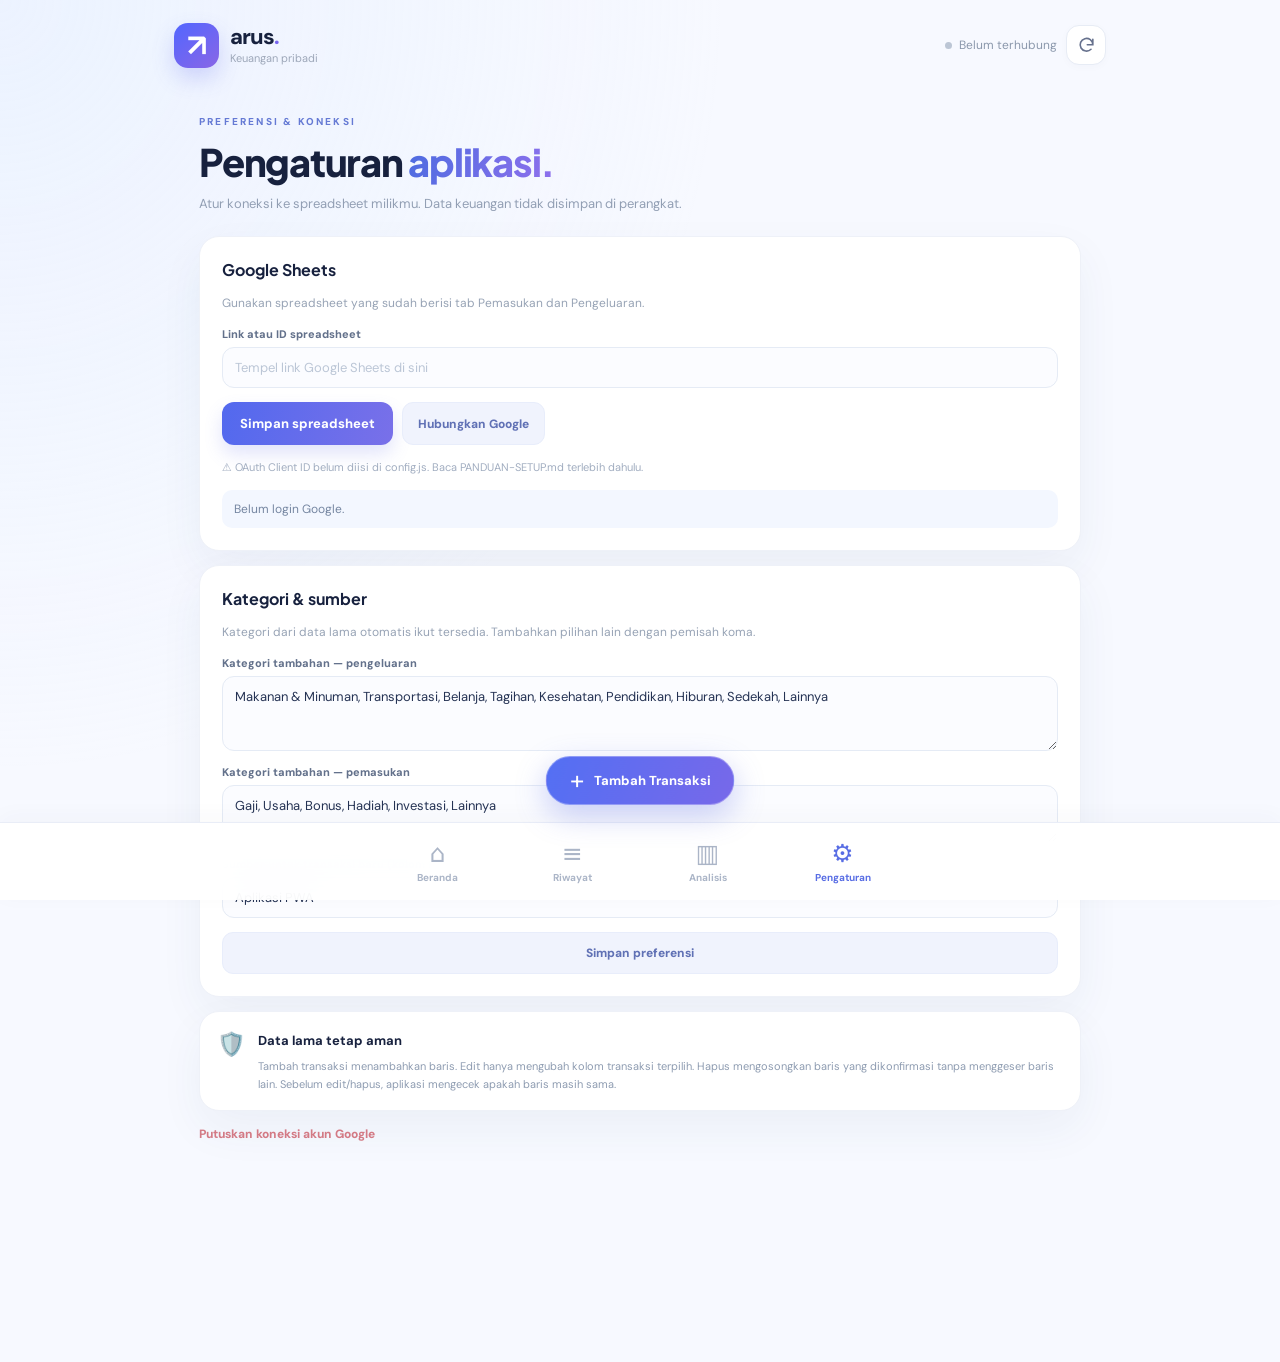
==== index.html @ f3d1b269 "Add files via upload" ====
<!doctype html>
<html lang="id">
<head>
  <meta charset="utf-8">
  <meta name="viewport" content="width=device-width, initial-scale=1, viewport-fit=cover">
  <meta name="theme-color" content="#f7f9ff">
  <meta name="description" content="Catat pemasukan dan pengeluaran dengan cepat, langsung ke Google Sheets milik Anda.">
  <meta name="color-scheme" content="light">
  <link rel="manifest" href="./manifest.webmanifest">
  <link rel="icon" type="image/png" sizes="192x192" href="./icons/icon-192.png">
  <link rel="apple-touch-icon" href="./icons/icon-192.png">
  <link rel="stylesheet" href="./styles.css">
  <title>Arus — Keuangan Pribadi</title>
  <script defer src="https://accounts.google.com/gsi/client"></script>
  <script defer src="./config.js"></script>
  <script defer src="./app.js"></script>
</head>
<body>
  <div class="app-shell">
    <header class="topbar">
      <div class="brand"><div class="brandmark" aria-hidden="true">↗</div><div><span class="brand-name">arus<span class="brand-dot">.</span></span><span class="brand-caption">Keuangan pribadi</span></div></div>
      <div class="top-actions"><span class="sync-indicator" id="syncLabel"><span class="status-dot"></span>Belum terhubung</span><button class="icon-btn" id="refreshBtn" aria-label="Muat ulang data" title="Sinkronkan"><svg viewBox="0 0 24 24" fill="none" stroke="currentColor" stroke-width="2" stroke-linecap="round"><path d="M20 11a8 8 0 1 0-2.3 5.7M20 4v7h-7"/></svg></button></div>
    </header>

    <main>
      <section id="view-home" class="view active" aria-labelledby="homeHeading">
        <div class="page-lede"><p class="eyebrow">PANTAU ARUS KASMU</p><h1 id="homeHeading">Uangmu, lebih <span class="gradient-text">terkendali.</span></h1><p>Semua transaksi dalam satu tempat, tersimpan langsung di Google Sheets.</p></div>
        <div id="connectionBanner" class="connection-banner"><div class="conn-icon">🔒</div><div><strong>Hubungkan akun Google</strong><p>Masuk dan atur spreadsheet untuk melihat data keuanganmu.</p></div><button class="mini-btn" id="connectBannerBtn">Hubungkan</button></div>
        <div class="periodbar"><div class="period-tabs" aria-label="Pilih periode"><button data-period="today">Hari ini</button><button data-period="week">Minggu</button><button data-period="month" class="chosen">Bulan ini</button><button data-period="custom">Custom</button></div><div id="customPeriod" class="custom-period hidden"><label>Dari <input type="date" id="fromDate"></label><label>Sampai <input type="date" id="toDate"></label></div></div>
        <section class="balance-panel" aria-label="Ringkasan keuangan"><div class="panel-decoration" aria-hidden="true"></div><div class="panel-head"><span>Saldo bersih periode ini</span><span class="pill soft">● LIVE SHEETS</span></div><strong class="big-balance" id="netTotal">Rp 0</strong><p id="balanceContext">Belum ada transaksi untuk periode ini.</p><div class="balance-metrics"><div><span><i class="metric-icon income">↙</i> Pemasukan</span><strong id="incomeTotal">Rp 0</strong></div><div><span><i class="metric-icon expense">↗</i> Pengeluaran</span><strong id="expenseTotal">Rp 0</strong></div></div></section>
        <div class="section-title"><h2>Pengeluaran terbesar</h2><span id="categoryCount" class="hint">Per kategori</span></div>
        <div class="surface-card donut-layout" id="donutCard"><div class="donut" id="donutChart"><div class="donut-center"><small>Total keluar</small><strong id="donutTotal">Rp 0</strong></div></div><div class="category-list" id="categoryLegend"><p class="muted">Belum ada pengeluaran.</p></div></div>
        <div class="section-title"><h2>Transaksi terbaru</h2><button class="text-link" id="seeAllBtn">Lihat semua →</button></div>
        <div class="surface-card transaction-list" id="latestList"><div class="empty">Belum ada transaksi.</div></div>
      </section>

      <section id="view-history" class="view" aria-labelledby="historyHeading">
        <div class="page-lede compact"><p class="eyebrow">CATATAN KEUANGAN</p><h1 id="historyHeading">Riwayat <span class="gradient-text">transaksi.</span></h1><p>Cari, periksa, dan kelola transaksi yang tersimpan.</p></div>
        <div class="history-filters surface-card"><label class="field"><span>Cari transaksi</span><input id="searchInput" type="search" placeholder="Keterangan atau kategori..."></label><div class="filter-row"><label class="field"><span>Jenis</span><select id="historyType"><option value="all">Semua jenis</option><option value="Pemasukan">Pemasukan</option><option value="Pengeluaran">Pengeluaran</option></select></label><label class="field"><span>Kategori</span><select id="historyCategory"><option value="all">Semua kategori</option></select></label></div><div class="filter-row"><label class="field"><span>Dari</span><input id="historyFrom" type="date"></label><label class="field"><span>Sampai</span><input id="historyTo" type="date"></label></div><button class="subtle-btn" id="resetHistoryBtn">Hapus filter</button></div>
        <div class="section-title"><h2>Daftar transaksi</h2><span id="historyCount" class="hint">0 transaksi</span></div><div id="historyList" class="surface-card transaction-list"><div class="empty">Belum ada transaksi.</div></div>
      </section>

      <section id="view-insights" class="view" aria-labelledby="insightsHeading"><div class="page-lede compact"><p class="eyebrow">ANGKA YANG BERCERITA</p><h1 id="insightsHeading">Kenali pola <span class="gradient-text">uangmu.</span></h1><p>Analisis mengikuti periode yang dipilih pada Beranda.</p></div>
        <div class="insight-grid"><div class="insight-card"><span>Rata-rata keluar / hari</span><strong id="dailyAverage">Rp 0</strong><small id="averageNote">Dalam periode terpilih</small></div><div class="insight-card"><span>Perubahan pengeluaran</span><strong id="spendingChange">—</strong><small id="changeNote">Dibanding periode sebelumnya</small></div><div class="insight-card"><span>Kategori teratas</span><strong id="topCategory">—</strong><small id="topCategoryNote">Belum ada data</small></div><div class="insight-card"><span>Jumlah transaksi</span><strong id="transactionCount">0</strong><small>Dalam periode terpilih</small></div></div>
        <div class="section-title"><h2>Tren arus kas</h2><span id="trendGranularity" class="hint">Harian</span></div><div class="surface-card chart-card"><div class="chart-key"><span><i class="key-dot income-key"></i> Pemasukan</span><span><i class="key-dot expense-key"></i> Pengeluaran</span></div><div id="trendChart" class="trend-chart"><div class="empty">Belum ada data untuk grafik.</div></div></div>
        <div class="section-title"><h2>Perbandingan</h2><span class="hint">Dalam periode terpilih</span></div><div class="surface-card comparison-card" id="comparisonChart"></div><p id="parseWarning" class="small-warning hidden"></p>
      </section>

      <section id="view-settings" class="view" aria-labelledby="settingsHeading"><div class="page-lede compact"><p class="eyebrow">PREFERENSI & KONEKSI</p><h1 id="settingsHeading">Pengaturan <span class="gradient-text">aplikasi.</span></h1><p>Atur koneksi ke spreadsheet milikmu. Data keuangan tidak disimpan di perangkat.</p></div>
        <div class="surface-card settings-card"><h2>Google Sheets</h2><p class="muted">Gunakan spreadsheet yang sudah berisi tab Pemasukan dan Pengeluaran.</p><label class="field"><span>Link atau ID spreadsheet</span><input type="text" id="sheetInput" autocomplete="off" spellcheck="false" placeholder="Tempel link Google Sheets di sini"></label><div class="settings-actions"><button class="primary-btn" id="saveSheetBtn">Simpan spreadsheet</button><button class="subtle-btn" id="loginBtn">Hubungkan Google</button></div><p class="helper" id="configHelp">Spreadsheet ID hanya disimpan di browser HP ini.</p><div class="account-status" id="accountStatus">Belum login Google.</div></div>
        <div class="surface-card settings-card"><h2>Kategori & sumber</h2><p class="muted">Kategori dari data lama otomatis ikut tersedia. Tambahkan pilihan lain dengan pemisah koma.</p><label class="field"><span>Kategori tambahan — pengeluaran</span><textarea id="expenseCategories" rows="3" placeholder="Makanan, Transportasi, Belanja..."></textarea></label><label class="field"><span>Kategori tambahan — pemasukan</span><textarea id="incomeCategories" rows="2" placeholder="Gaji, Usaha, Hadiah..."></textarea></label><label class="field"><span>Sumber untuk transaksi baru (kolom F)</span><input type="text" id="sourceInput" maxlength="60" placeholder="Aplikasi PWA"></label><button class="subtle-btn" id="savePrefsBtn">Simpan preferensi</button></div>
        <div class="surface-card safety-card"><span class="safety-icon">🛡️</span><div><strong>Data lama tetap aman</strong><p>Tambah transaksi menambahkan baris. Edit hanya mengubah kolom transaksi terpilih. Hapus mengosongkan baris yang dikonfirmasi tanpa menggeser baris lain. Sebelum edit/hapus, aplikasi mengecek apakah baris masih sama.</p></div></div><button class="logout-btn" id="disconnectBtn">Putuskan koneksi akun Google</button>
      </section>
    </main>

    <button class="fab" id="addBtn"><span class="fab-plus">+</span><span>Tambah Transaksi</span></button>
    <nav class="bottom-nav" aria-label="Navigasi utama"><button data-view="home" class="selected"><span class="nav-icon">⌂</span><span>Beranda</span></button><button data-view="history"><span class="nav-icon">≡</span><span>Riwayat</span></button><button data-view="insights"><span class="nav-icon">▥</span><span>Analisis</span></button><button data-view="settings"><span class="nav-icon">⚙</span><span>Pengaturan</span></button></nav>
  </div>

  <div class="modal-overlay hidden" id="transactionOverlay" role="presentation"><section class="modal-sheet" role="dialog" aria-modal="true" aria-labelledby="modalHeading"><div class="modal-handle"></div><div class="modal-header"><div><p class="eyebrow">INPUT CEPAT</p><h2 id="modalHeading">Tambah transaksi</h2></div><button id="closeModalBtn" class="icon-btn close-btn" aria-label="Tutup">×</button></div><form id="transactionForm" novalidate><div class="type-switch"><button type="button" class="active expense-mode" data-txtype="Pengeluaran">↗ Pengeluaran</button><button type="button" data-txtype="Pemasukan">↙ Pemasukan</button></div><label class="field amount-field"><span>Nominal (Rp) <em>*</em></span><div class="amount-input"><strong>Rp</strong><input id="amountInput" type="text" inputmode="numeric" autocomplete="off" placeholder="0" required></div></label><label class="field"><span>Kategori <em>*</em></span><input id="categoryInput" type="text" list="categorySuggestions" maxlength="80" placeholder="Pilih atau ketik kategori" required><datalist id="categorySuggestions"></datalist></label><div class="filter-row"><label class="field"><span>Tanggal</span><input id="dateInput" type="date" required></label><label class="field"><span>Keterangan (opsional)</span><input id="noteInput" type="text" maxlength="300" placeholder="Mis. makan siang"></label></div><p class="form-note" id="formMessage"></p><button type="submit" class="primary-btn submit-btn" id="submitTransaction">Simpan transaksi</button></form></section></div>
  <div class="modal-overlay hidden" id="confirmOverlay" role="presentation"><section class="confirm-box" role="alertdialog" aria-modal="true" aria-labelledby="confirmTitle" aria-describedby="confirmText"><div class="danger-icon">!</div><h2 id="confirmTitle">Hapus transaksi?</h2><p id="confirmText">Transaksi ini akan dikosongkan dari Google Sheets. Tindakan ini tidak dapat dibatalkan di aplikasi.</p><div class="confirm-actions"><button id="cancelDeleteBtn" class="subtle-btn">Batal</button><button id="approveDeleteBtn" class="danger-btn">Ya, hapus</button></div></section></div>
  <div id="toast" class="toast hidden" role="status" aria-live="polite"></div>
</body>
</html>
---- styles.css ----
@import url('https://fonts.googleapis.com/css2?family=DM+Sans:wght@400;500;600;700;800&family=Plus+Jakarta+Sans:wght@500;600;700;800&display=swap');
:root{font-family:'DM Sans',system-ui,-apple-system,sans-serif;color:#17213e;background:#f7f9ff;font-synthesis:none;--bg:#f7f9ff;--white:#fff;--ink:#182342;--muted:#8190a9;--blue:#5266ff;--teal:#2db8aa;--purple:#8972e9;--line:#e7ecf5;--shadow:0 18px 45px rgba(41,64,108,.055)}*{box-sizing:border-box}html,body{margin:0;min-height:100%;-webkit-tap-highlight-color:transparent}button,input,select,textarea{font:inherit}button{cursor:pointer}button:disabled{opacity:.55;cursor:not-allowed}.hidden{display:none!important}h1,h2,p{margin:0}h1,h2{font-family:'Plus Jakarta Sans','DM Sans',sans-serif}a{color:inherit}.app-shell{min-height:100svh;padding-bottom:175px;background:radial-gradient(ellipse at top left,rgba(214,230,255,.34),transparent 40%),var(--bg)}.topbar{height:90px;max-width:980px;padding:15px 24px;display:flex;justify-content:space-between;align-items:center;margin:auto}.brand{display:flex;gap:11px;align-items:center}.brandmark{width:44px;height:44px;display:grid;place-items:center;border-radius:14px;background:linear-gradient(140deg,#5266ff,#8966e6);box-shadow:0 10px 22px rgba(88,99,237,.23);color:white;font-size:31px;font-weight:700;line-height:1}.brand-name{font-size:22px;letter-spacing:-.9px;font-weight:800;display:block;line-height:22px}.brand-dot{color:#7866ef}.brand-caption{font-size:11px;color:#9da7b9;display:block;margin-top:3px}.top-actions{display:flex;align-items:center;gap:9px}.sync-indicator{display:flex;align-items:center;gap:7px;color:#8b98ac;font-size:12px;white-space:nowrap}.status-dot{background:#bcc6d5;border-radius:100%;width:7px;height:7px}.sync-indicator.online .status-dot{background:#38be94;box-shadow:0 0 0 4px #38be941c}.icon-btn{border:1px solid var(--line);display:grid;place-items:center;width:40px;height:40px;border-radius:13px;background:#fff;color:#66718d;box-shadow:0 2px 8px #25315d06}.icon-btn svg{width:19px;height:19px}.icon-btn:hover{border-color:#bfc8ff}.view{display:none;max-width:930px;margin:auto;padding:15px 24px;animation:rise .23s ease}.view.active{display:block}@keyframes rise{from{opacity:.5;transform:translateY(7px)}to{opacity:1;transform:none}}.page-lede{margin:17px 0 25px}.page-lede.compact{margin:7px 0 22px}.eyebrow{font-size:10px;letter-spacing:2.2px;color:#657ad4;font-weight:800;margin-bottom:10px}.page-lede h1{font-weight:800;font-size:clamp(28px,4.1vw,38px);letter-spacing:-1.25px;line-height:1.25}.gradient-text{background:linear-gradient(110deg,#4c6ce0,#9070ed);background-clip:text;-webkit-background-clip:text;color:transparent}.page-lede>p:last-child{color:#929fb4;font-size:13px;line-height:1.65;margin-top:7px}.connection-banner{border:1px solid #dfe6ff;background:linear-gradient(110deg,#f2f6ff,#f4f1ff);border-radius:17px;padding:16px;display:flex;gap:12px;align-items:center;margin-bottom:21px}.connection-banner>div:nth-child(2){flex:1;min-width:0}.conn-icon{font-size:20px}.connection-banner strong{font-size:13px}.connection-banner p{font-size:11px;color:#7f8ba2;line-height:1.5;margin-top:3px}.mini-btn{border:0;color:#fff;background:#5368e7;border-radius:10px;padding:10px 13px;font-weight:700;font-size:11px;white-space:nowrap}.periodbar{display:flex;justify-content:space-between;align-items:center;gap:10px;flex-wrap:wrap;margin-bottom:14px}.period-tabs{display:flex;flex-wrap:wrap;gap:5px;padding:4px;background:#ecf0fa;border-radius:12px}.period-tabs button{border:0;padding:9px 13px;border-radius:9px;font-weight:700;font-size:11px;color:#8e9cb0;background:transparent;white-space:nowrap}.period-tabs button.chosen{background:#fff;color:#4f61d7;box-shadow:0 3px 10px #31406a0c}.custom-period{display:flex;align-items:center;gap:9px;flex-wrap:wrap}.custom-period label{font-size:11px;color:#8190a9}.custom-period input{display:block;margin-top:4px;background:#fff;padding:7px;border:1px solid var(--line);border-radius:9px;color:#4d5b7b;max-width:148px}.balance-panel{position:relative;overflow:hidden;background:linear-gradient(118deg,#293e8b 0%,#474fbb 53%,#7a68d4 100%);padding:26px 27px 23px;border-radius:24px;color:#fff;box-shadow:0 22px 40px rgba(52,65,143,.16)}.panel-decoration{position:absolute;width:390px;height:390px;border-radius:50%;right:-120px;top:-230px;background:radial-gradient(circle,rgba(255,255,255,.21),rgba(255,255,255,.02) 50%,transparent 68%);pointer-events:none}.balance-panel:after{content:'';position:absolute;right:27px;top:96px;width:60px;height:60px;border:1px solid #ffffff3b;border-radius:20px;transform:rotate(20deg)}.panel-head{display:flex;align-items:center;justify-content:space-between;position:relative;font-size:12px;color:#d3dcff;gap:5px}.pill{font-size:9px;letter-spacing:.9px;font-weight:800;border-radius:20px;padding:7px 10px;white-space:nowrap}.pill.soft{background:#ffffff20;border:1px solid #ffffff26;color:#d9ecff}.big-balance{display:block;font-family:'Plus Jakarta Sans',sans-serif;font-size:clamp(30px,5vw,43px);letter-spacing:-1.3px;font-weight:800;margin-top:16px;position:relative;z-index:1;overflow-wrap:anywhere}.balance-panel>p{font-size:12px;color:#cdd6ff;margin-top:6px}.balance-metrics{position:relative;z-index:1;display:grid;grid-template-columns:1fr 1fr;gap:15px;margin-top:24px;padding-top:20px;border-top:1px solid #ffffff31}.balance-metrics>div{display:flex;flex-direction:column;gap:6px}.balance-metrics span{font-size:12px;color:#d9e0ff;display:flex;align-items:center;gap:7px}.balance-metrics strong{font-size:clamp(15px,2.9vw,22px);font-weight:800;overflow-wrap:anywhere}.metric-icon{font-style:normal;display:grid;place-items:center;width:21px;height:21px;border-radius:7px;background:#ffffff25;color:#fff}.section-title{display:flex;align-items:center;justify-content:space-between;margin:27px 0 12px;gap:10px}.section-title h2{font-size:16px;letter-spacing:-.35px;font-weight:800}.hint{font-size:11px;color:#9aa7bd}.surface-card{background:#fff;border:1px solid #eef1f8;border-radius:20px;box-shadow:var(--shadow)}.donut-layout{padding:24px;display:flex;gap:24px;align-items:center}.donut{width:180px;height:180px;flex:0 0 180px;border-radius:50%;display:grid;place-items:center;background:#e9eef8;position:relative}.donut:after{content:'';position:absolute;inset:31px;border-radius:50%;background:#fff;box-shadow:0 2px 5px #1e2e4a06}.donut-center{z-index:1;text-align:center;display:flex;flex-direction:column;gap:5px}.donut-center small{font-size:10px;color:#95a3b8}.donut-center strong{font-size:16px;font-weight:800;max-width:114px;overflow-wrap:anywhere}.category-list{display:flex;flex:1;min-width:0;flex-direction:column;gap:12px}.legend-row{display:flex;align-items:center;gap:9px;font-size:12px}.legend-row>.legend-dot{width:9px;height:9px;border-radius:50%;flex-shrink:0}.legend-name{flex:1;color:#64738d;min-width:0;overflow:hidden;text-overflow:ellipsis;white-space:nowrap}.legend-value{font-weight:800;font-size:11px;white-space:nowrap}.legend-percent{color:#96a3b8;font-size:10px;width:34px;text-align:right}.text-link{background:none;border:0;color:#6475e8;font-size:12px;font-weight:800}.transaction-list{overflow:hidden}.transaction-row{display:flex;align-items:center;gap:12px;padding:15px 19px;border-bottom:1px solid #f0f2f8}.transaction-row:last-child{border-bottom:0}.transaction-glyph{width:41px;height:41px;flex:0 0 41px;display:grid;place-items:center;border-radius:13px;background:#edf9f6;color:#1aa58c;font-size:22px;font-weight:700}.transaction-glyph.expense{background:#fff0f2;color:#e78b91}.transaction-info{flex:1;min-width:0}.transaction-info strong{font-size:13px;display:block;white-space:nowrap;text-overflow:ellipsis;overflow:hidden}.transaction-info span{font-size:11px;color:#a0abc0;display:block;margin-top:4px}.transaction-right{text-align:right;display:flex;flex-direction:column;align-items:flex-end;gap:4px}.transaction-right strong{font-size:13px;white-space:nowrap}.transaction-right strong.income-value{color:#1caa91}.transaction-right strong.expense-value{color:#e17a82}.row-buttons{display:flex;gap:3px}.row-buttons button{border:0;background:transparent;color:#8492b1;font-size:11px;padding:4px;border-radius:6px}.row-buttons button:hover{background:#f2f5fc;color:#4b60bc}.empty{padding:34px 20px;text-align:center;color:#a4aec0;font-size:13px;line-height:1.7}.muted{font-size:12px;color:#97a3b5;line-height:1.6}.history-filters{padding:19px;display:flex;flex-direction:column;gap:13px}.field{display:flex;flex-direction:column;gap:6px;min-width:0;flex:1}.field>span{color:#63718b;font-size:11px;font-weight:800}.field em{color:#e77f86;font-style:normal}.field input,.field select,.field textarea{width:100%;padding:11px 12px;background:#fbfcff;border:1px solid #e5ebf5;border-radius:12px;color:#253354;outline:0;font-size:13px;transition:.16s ease}.field textarea{resize:vertical}.field input:focus,.field select:focus,.field textarea:focus{border-color:#8393fb;box-shadow:0 0 0 3px #8393fb20}.field input::placeholder{color:#bbc6d6}.filter-row{display:flex;gap:11px}.subtle-btn{background:#f0f3fd;border:1px solid #e8edfb;border-radius:11px;font-size:12px;font-weight:800;color:#6071b5;padding:12px 15px}.history-filters>.subtle-btn{align-self:flex-start}.insight-grid{display:grid;grid-template-columns:repeat(2,minmax(0,1fr));gap:12px}.insight-card{padding:20px 17px;display:flex;flex-direction:column;gap:9px;background:#fff;border:1px solid #eef1f8;border-radius:17px;box-shadow:var(--shadow)}.insight-card span{font-size:12px;color:#8493aa}.insight-card strong{font-size:clamp(18px,3vw,25px);font-weight:800;letter-spacing:-.5px;overflow-wrap:anywhere}.insight-card small{font-size:10px;color:#a3aec0}.chart-card{padding:19px}.chart-key{display:flex;gap:18px;color:#8290a7;font-size:11px;margin-bottom:12px}.chart-key>span{display:flex;align-items:center;gap:6px}.key-dot{width:8px;height:8px;border-radius:50%;display:inline-block}.income-key{background:#39bba9}.expense-key{background:#7474e6}.trend-chart{min-height:200px;overflow:auto}.trend-chart svg{display:block;width:100%;min-width:340px;height:auto}.comparison-card{padding:22px}.comparison-line{margin:8px 0 20px}.comparison-line:last-child{margin-bottom:0}.comparison-label{display:flex;justify-content:space-between;gap:15px;font-size:12px;font-weight:700;margin-bottom:8px}.comparison-label span{color:#8b99af}.comparison-rail{height:12px;border-radius:12px;background:#f0f3fb;overflow:hidden}.comparison-bar{height:100%;width:0;border-radius:12px;transition:width .25s ease}.comparison-bar.income{background:linear-gradient(90deg,#39bba9,#64d8c2)}.comparison-bar.expense{background:linear-gradient(90deg,#7874e7,#a092f0)}.small-warning{font-size:11px;color:#ad7846;line-height:1.5;margin-top:16px}.settings-card{padding:22px;display:flex;flex-direction:column;gap:14px;margin-bottom:14px}.settings-card h2{font-size:16px}.settings-actions{display:flex;flex-wrap:wrap;gap:9px}.primary-btn{background:linear-gradient(105deg,#5269ee,#7970e9);color:white;border:0;font-size:13px;font-weight:800;padding:13px 18px;border-radius:12px;box-shadow:0 9px 18px #5c68e82e}.primary-btn:hover{filter:brightness(1.05)}.helper{font-size:11px;color:#a1adc0;line-height:1.5}.account-status{padding:11px 12px;background:#f3f7ff;border-radius:10px;font-size:12px;color:#7586a1}.safety-card{padding:17px;display:flex;align-items:flex-start;gap:12px}.safety-icon{font-size:23px}.safety-card strong{font-size:13px}.safety-card p{margin-top:7px;color:#8e9cb1;font-size:11px;line-height:1.65}.logout-btn{border:0;background:none;color:#d37a85;padding:15px 0;font-size:12px;font-weight:800}.fab{position:fixed;bottom:89px;left:50%;transform:translateX(-50%);z-index:30;border:1px solid #ffffff50;background:linear-gradient(110deg,#536ff3,#7768e9);box-shadow:0 10px 30px #5d6ee458,0 3px 12px #ffffff9c;color:#fff;border-radius:100px;display:flex;align-items:center;gap:10px;padding:14px 23px;white-space:nowrap;font-weight:800;font-size:13px;transition:transform .15s ease}.fab:active{transform:translateX(-50%) scale(.97)}.fab-plus{font-size:26px;font-weight:400;line-height:19px}.bottom-nav{position:fixed;bottom:0;left:0;right:0;z-index:25;height:78px;padding-bottom:env(safe-area-inset-bottom,0px);background:#ffffffeb;backdrop-filter:blur(18px);border-top:1px solid #e9edf7;box-shadow:0 -5px 22px #39446a08;display:flex;justify-content:center}.bottom-nav button{border:0;background:transparent;display:flex;flex-direction:column;align-items:center;justify-content:center;gap:3px;width:min(25%,135px);font-size:10px;font-weight:700;color:#abb5c7}.bottom-nav button.selected{color:#586de4}.nav-icon{font-size:25px;line-height:28px;font-weight:500}.modal-overlay{position:fixed;inset:0;z-index:50;display:flex;justify-content:center;align-items:flex-end;background:#1c2a4a8c;backdrop-filter:blur(5px);padding:0}.modal-sheet{border-radius:27px 27px 0 0;background:#fff;padding:8px 23px calc(20px + env(safe-area-inset-bottom,0px));width:100%;max-width:580px;max-height:94svh;overflow:auto;box-shadow:0 -15px 50px #18234c27;animation:sheetUp .2s ease}@keyframes sheetUp{from{transform:translateY(25px);opacity:.6}to{transform:translateY(0);opacity:1}}.modal-handle{width:46px;height:5px;background:#dce2ee;margin:3px auto 19px;border-radius:5px}.modal-header{display:flex;justify-content:space-between;align-items:flex-start;margin-bottom:20px}.modal-header h2{font-size:21px}.close-btn{font-size:26px;font-weight:400}.type-switch{background:#f0f3fa;border-radius:13px;display:grid;grid-template-columns:1fr 1fr;gap:5px;padding:5px;margin-bottom:18px}.type-switch button{border:0;background:transparent;padding:13px 8px;border-radius:10px;font-size:13px;font-weight:800;color:#8e9aaf}.type-switch button.active{background:white;box-shadow:0 2px 8px #253e850d;color:#d77a84}.type-switch button.active:not(.expense-mode){color:#209e8b}#transactionForm{display:flex;flex-direction:column;gap:14px}.amount-input{display:flex;align-items:center;gap:9px;padding:0 15px;border:1px solid #e4e9f4;border-radius:14px;background:#fafbfe}.amount-input strong{font-size:22px;color:#5b66b7}.amount-input input{border:0;box-shadow:none!important;background:transparent;font-size:30px;font-weight:800;letter-spacing:-.8px;width:100%;padding:16px 0;color:#233453;outline:0}.form-note{min-height:12px;color:#d2767f;font-size:11px}.submit-btn{padding:16px;font-size:14px}.confirm-box{margin:auto 20px;background:#fff;border-radius:20px;width:100%;max-width:400px;text-align:center;padding:29px 22px;box-shadow:0 22px 55px #18234c4d}.danger-icon{background:#fff0f0;color:#da7581;width:54px;height:54px;border-radius:17px;display:grid;place-items:center;margin:0 auto 16px;font-size:27px;font-weight:800}.confirm-box h2{font-size:20px;margin-bottom:8px}.confirm-box p{font-size:12px;line-height:1.7;color:#8996ad}.confirm-actions{display:flex;justify-content:center;gap:9px;margin-top:22px}.confirm-actions button{flex:1}.danger-btn{background:#df697a;border:0;color:white;border-radius:11px;padding:12px 14px;font-weight:800;font-size:12px}.toast{position:fixed;z-index:100;left:50%;transform:translateX(-50%);bottom:167px;background:#1f3155;color:#fff;border-radius:12px;box-shadow:0 15px 40px #25335d44;padding:13px 17px;font-size:12px;font-weight:700;max-width:min(90vw,450px);text-align:center;line-height:1.5}.toast.error{background:#bd5664}.toast.success{background:#218775}@media(min-width:750px){.view{padding-top:18px}.donut-layout{gap:55px}.insight-grid{grid-template-columns:repeat(4,minmax(0,1fr))}.modal-overlay{align-items:center;padding:20px}.modal-sheet{border-radius:25px;max-height:91svh}.brandmark{width:45px;height:45px}.fab{bottom:95px}.bottom-nav{height:78px}.app-shell{padding-bottom:190px}}@media(max-width:440px){.topbar{padding:14px 18px;height:74px}.view{padding:9px 17px}.page-lede{margin:11px 0 23px}.page-lede h1{font-size:29px}.sync-indicator{font-size:10px}.donut-layout{gap:13px;padding:17px}.donut{width:132px;height:132px;flex-basis:132px}.donut:after{inset:24px}.donut-center strong{font-size:12px;max-width:83px}.donut-center small{font-size:9px}.legend-row{gap:6px}.legend-value{font-size:10px}.legend-percent{display:none}.legend-name{font-size:10px}.balance-panel{padding:23px 20px 21px}.balance-metrics{gap:7px}.balance-metrics strong{font-size:16px}.connection-banner{padding:11px;gap:7px}.mini-btn{padding:9px 8px}.filter-row{gap:7px}.insight-card{padding:17px 12px}.insight-card strong{font-size:18px}.modal-sheet{padding:7px 17px calc(18px + env(safe-area-inset-bottom,0px))}.fab{padding:13px 19px}}@media(max-width:350px){.period-tabs button{padding:8px 10px}.donut{width:112px;height:112px;flex-basis:112px}.donut:after{inset:21px}.big-balance{font-size:29px}.brand-caption{display:none}}
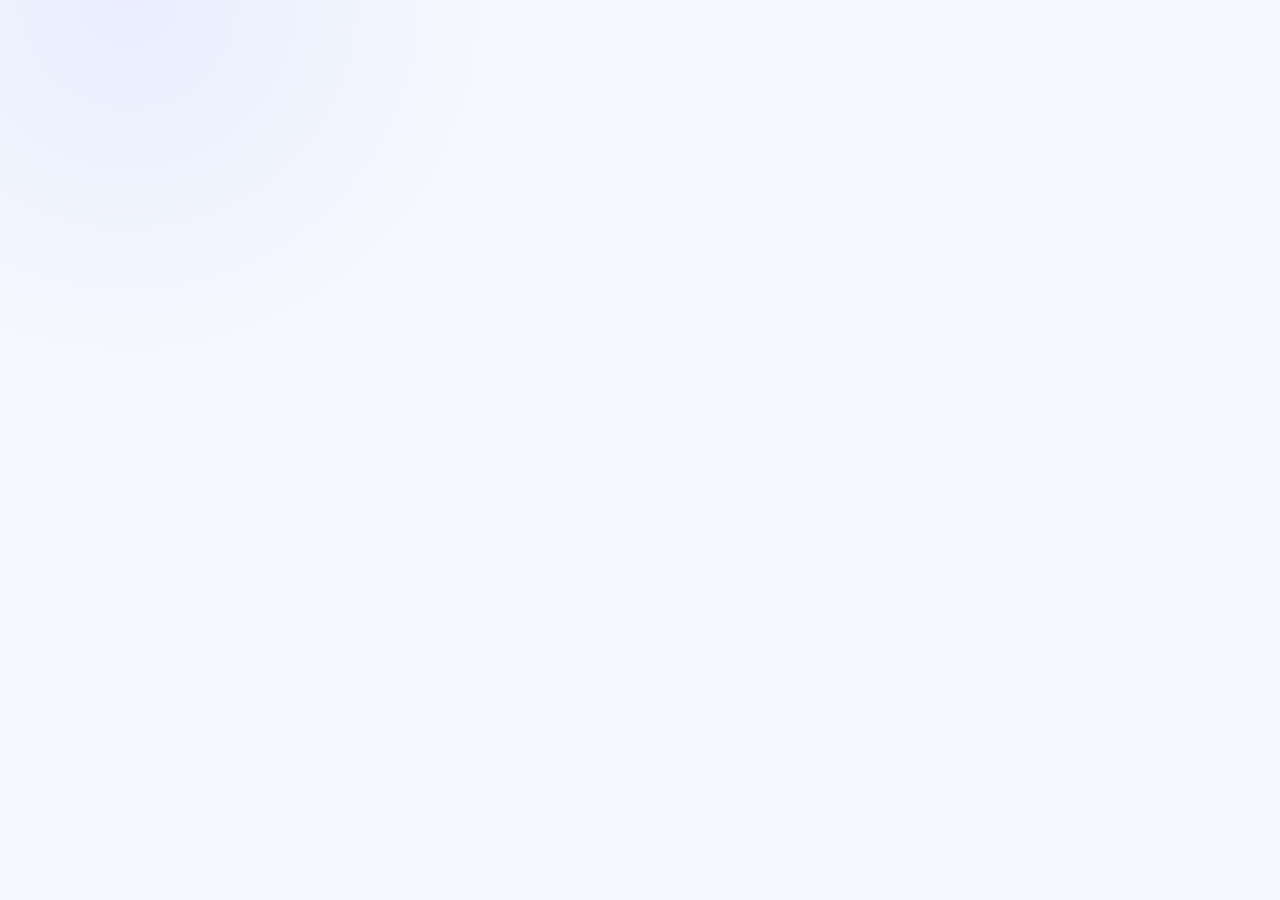
==== commit 940377c0: "Rilis Arus Cloud v10 - PWA dan CAPTCHA" ====
--- a/index.html
+++ b/index.html
@@ -1,64 +1,210 @@
-<!doctype html>
+<!DOCTYPE html>
 <html lang="id">
 <head>
-  <meta charset="utf-8">
-  <meta name="viewport" content="width=device-width, initial-scale=1, viewport-fit=cover">
-  <meta name="theme-color" content="#f7f9ff">
-  <meta name="description" content="Catat pemasukan dan pengeluaran dengan cepat, langsung ke Google Sheets milik Anda.">
-  <meta name="color-scheme" content="light">
-  <link rel="manifest" href="./manifest.webmanifest">
-  <link rel="icon" type="image/png" sizes="192x192" href="./icons/icon-192.png">
-  <link rel="apple-touch-icon" href="./icons/icon-192.png">
-  <link rel="stylesheet" href="./styles.css">
-  <title>Arus — Keuangan Pribadi</title>
-  <script defer src="https://accounts.google.com/gsi/client"></script>
-  <script defer src="./config.js"></script>
-  <script defer src="./app.js"></script>
+<meta charset="UTF-8" />
+<meta name="viewport" content="width=device-width, initial-scale=1, viewport-fit=cover" />
+<meta name="theme-color" content="#f7f9ff" />
+<meta name="description" content="Arus Cloud: catat mudah, keuangan terarah." />
+<link rel="manifest" href="./manifest.webmanifest" />
+<link rel="icon" type="image/png" href="./icons/icon-192.png" />
+<link rel="apple-touch-icon" href="./icons/icon-192.png" />
+<link rel="stylesheet" href="./styles.css" />
+<link rel="preconnect" href="https://challenges.cloudflare.com" />
+<title>arus cloud. — Keuangan Terarah</title>
 </head>
 <body>
-  <div class="app-shell">
-    <header class="topbar">
-      <div class="brand"><div class="brandmark" aria-hidden="true">↗</div><div><span class="brand-name">arus<span class="brand-dot">.</span></span><span class="brand-caption">Keuangan pribadi</span></div></div>
-      <div class="top-actions"><span class="sync-indicator" id="syncLabel"><span class="status-dot"></span>Belum terhubung</span><button class="icon-btn" id="refreshBtn" aria-label="Muat ulang data" title="Sinkronkan"><svg viewBox="0 0 24 24" fill="none" stroke="currentColor" stroke-width="2" stroke-linecap="round"><path d="M20 11a8 8 0 1 0-2.3 5.7M20 4v7h-7"/></svg></button></div>
-    </header>
-
-    <main>
-      <section id="view-home" class="view active" aria-labelledby="homeHeading">
-        <div class="page-lede"><p class="eyebrow">PANTAU ARUS KASMU</p><h1 id="homeHeading">Uangmu, lebih <span class="gradient-text">terkendali.</span></h1><p>Semua transaksi dalam satu tempat, tersimpan langsung di Google Sheets.</p></div>
-        <div id="connectionBanner" class="connection-banner"><div class="conn-icon">🔒</div><div><strong>Hubungkan akun Google</strong><p>Masuk dan atur spreadsheet untuk melihat data keuanganmu.</p></div><button class="mini-btn" id="connectBannerBtn">Hubungkan</button></div>
-        <div class="periodbar"><div class="period-tabs" aria-label="Pilih periode"><button data-period="today">Hari ini</button><button data-period="week">Minggu</button><button data-period="month" class="chosen">Bulan ini</button><button data-period="custom">Custom</button></div><div id="customPeriod" class="custom-period hidden"><label>Dari <input type="date" id="fromDate"></label><label>Sampai <input type="date" id="toDate"></label></div></div>
-        <section class="balance-panel" aria-label="Ringkasan keuangan"><div class="panel-decoration" aria-hidden="true"></div><div class="panel-head"><span>Saldo bersih periode ini</span><span class="pill soft">● LIVE SHEETS</span></div><strong class="big-balance" id="netTotal">Rp 0</strong><p id="balanceContext">Belum ada transaksi untuk periode ini.</p><div class="balance-metrics"><div><span><i class="metric-icon income">↙</i> Pemasukan</span><strong id="incomeTotal">Rp 0</strong></div><div><span><i class="metric-icon expense">↗</i> Pengeluaran</span><strong id="expenseTotal">Rp 0</strong></div></div></section>
-        <div class="section-title"><h2>Pengeluaran terbesar</h2><span id="categoryCount" class="hint">Per kategori</span></div>
-        <div class="surface-card donut-layout" id="donutCard"><div class="donut" id="donutChart"><div class="donut-center"><small>Total keluar</small><strong id="donutTotal">Rp 0</strong></div></div><div class="category-list" id="categoryLegend"><p class="muted">Belum ada pengeluaran.</p></div></div>
-        <div class="section-title"><h2>Transaksi terbaru</h2><button class="text-link" id="seeAllBtn">Lihat semua →</button></div>
-        <div class="surface-card transaction-list" id="latestList"><div class="empty">Belum ada transaksi.</div></div>
+<div id="toast" role="status" aria-live="polite" class="toast" hidden></div>
+<section id="setupScreen" class="setup-screen" hidden>
+  <div class="setup-card"><div class="brand"><span class="brand-icon">↗</span><span>arus<span class="brand-dot">.</span> cloud</span></div>
+  <h1>Hubungkan Arus Cloud ke Supabase</h1><p>Konfigurasi belum diisi. Isi <code>SUPABASE_URL</code> dan <code>SUPABASE_PUBLISHABLE_KEY</code> di file <code>config.js</code> sesuai panduan paket.</p>
+  <p class="caption">Jangan pernah menggunakan <b>secret key</b> atau <b>service_role</b> di aplikasi.</p></div>
+</section>
+<section id="authScreen" class="auth-screen" hidden>
+  <div class="auth-wrap">
+    <div class="auth-brand"><span class="brand-icon">↗</span><span>arus<span class="brand-dot">.</span> cloud</span></div>
+    <p class="eyebrow">CATAT MUDAH. KEUANGAN TERARAH.</p>
+    <h1 id="authTitle">Selamat datang kembali.</h1>
+    <p class="muted" id="authSubtitle">Masuk untuk melihat arus keuanganmu.</p>
+    <div class="auth-tabs" id="authTabs"><button type="button" data-auth-mode="login" class="active">Masuk</button><button type="button" data-auth-mode="signup">Daftar</button></div>
+    <form id="authForm" class="form-fields">
+      <label>Email<input type="email" id="authEmail" autocomplete="email" placeholder="nama@email.com" required /></label>
+      <label id="fullNameLabel" hidden>Nama lengkap<input type="text" id="authFullName" autocomplete="name" maxlength="120" placeholder="Nama lengkapmu"/></label>
+      <div class="pw-field" id="passwordLabel">
+        <label for="authPassword">Kata sandi</label>
+        <div class="password-box">
+          <input type="password" id="authPassword" autocomplete="current-password" minlength="8" required placeholder="Minimal 8 karakter" />
+          <button type="button" class="password-toggle" data-toggle-password="authPassword" aria-controls="authPassword" aria-label="Tampilkan kata sandi" aria-pressed="false" title="Tampilkan kata sandi"><svg class="pw-eye-on" viewBox="0 0 24 24" width="20" height="20" fill="none" stroke="currentColor" stroke-width="1.8" stroke-linecap="round" stroke-linejoin="round" aria-hidden="true"><path d="M2 12s3.6-6 10-6 10 6 10 6-3.6 6-10 6S2 12 2 12Z"/><circle cx="12" cy="12" r="3"/></svg><svg class="pw-eye-off" viewBox="0 0 24 24" width="20" height="20" fill="none" stroke="currentColor" stroke-width="1.8" stroke-linecap="round" stroke-linejoin="round" aria-hidden="true"><path d="M3 3l18 18"/><path d="M10.6 5.7A11 11 0 0 1 12 5.6c6.4 0 10 6.4 10 6.4a14 14 0 0 1-3.4 4.3"/><path d="M6.2 6.9A14.2 14.2 0 0 0 2 12s3.6 6.4 10 6.4c1.8 0 3.4-.5 4.8-1.2"/><path d="M10 10a3 3 0 0 0 4 4"/></svg></button>
+        </div>
+      </div>
+      <div class="pw-field" id="confirmPasswordLabel" hidden>
+        <label for="authConfirmPassword">Konfirmasi kata sandi baru</label>
+        <div class="password-box">
+          <input type="password" id="authConfirmPassword" autocomplete="new-password" minlength="8"  placeholder="Ulangi kata sandi baru" />
+          <button type="button" class="password-toggle" data-toggle-password="authConfirmPassword" aria-controls="authConfirmPassword" aria-label="Tampilkan kata sandi" aria-pressed="false" title="Tampilkan kata sandi"><svg class="pw-eye-on" viewBox="0 0 24 24" width="20" height="20" fill="none" stroke="currentColor" stroke-width="1.8" stroke-linecap="round" stroke-linejoin="round" aria-hidden="true"><path d="M2 12s3.6-6 10-6 10 6 10 6-3.6 6-10 6S2 12 2 12Z"/><circle cx="12" cy="12" r="3"/></svg><svg class="pw-eye-off" viewBox="0 0 24 24" width="20" height="20" fill="none" stroke="currentColor" stroke-width="1.8" stroke-linecap="round" stroke-linejoin="round" aria-hidden="true"><path d="M3 3l18 18"/><path d="M10.6 5.7A11 11 0 0 1 12 5.6c6.4 0 10 6.4 10 6.4a14 14 0 0 1-3.4 4.3"/><path d="M6.2 6.9A14.2 14.2 0 0 0 2 12s3.6 6.4 10 6.4c1.8 0 3.4-.5 4.8-1.2"/><path d="M10 10a3 3 0 0 0 4 4"/></svg></button>
+        </div>
+      </div>
+      <div id="captchaWrap" class="captcha-wrap">
+        <div id="authTurnstile" aria-label="Pemeriksaan keamanan Cloudflare Turnstile"></div>
+        <p id="captchaStatus" class="captcha-hint" aria-live="polite">Memuat pemeriksaan keamanan…</p>
+      </div>
+      <button type="submit" class="btn primary full" id="authSubmit">Masuk</button>
+    </form>
+    <button type="button" class="linklike" id="forgotBtn">Lupa kata sandi?</button>
+    <button type="button" class="linklike" id="recoveryCancelBtn" hidden>Batalkan, kembali ke login</button>
+    <div class="auth-footnote">Setiap akun memiliki data keuangan terpisah. Arus tidak memerlukan akses Google Sheets.</div>
+  </div>
+</section>
+<section id="pendingScreen" class="auth-screen" hidden>
+  <div class="auth-wrap waiting-wrap">
+    <div class="auth-brand"><span class="brand-icon">↗</span><span>arus<span class="brand-dot">.</span> cloud</span></div>
+    <div class="waiting-icon">⌛</div>
+    <p class="eyebrow">STATUS PENDAFTARAN</p>
+    <h1 id="pendingTitle">Menunggu persetujuan admin.</h1>
+    <p class="muted" id="pendingMessage">Akunmu sudah terdaftar, tetapi fitur keuangan belum aktif.</p>
+    <p class="waiting-email" id="pendingEmail"></p>
+    <div class="wait-actions">
+      <button type="button" class="btn primary full" id="checkStatusBtn">Periksa status terbaru</button>
+      <button type="button" class="btn full" id="pendingLogoutBtn">Keluar dari akun</button>
+    </div>
+    <p class="caption">Persetujuan dilakukan oleh admin Arus Cloud. Data lama di akun tetap tersimpan.</p>
+  </div>
+</section>
+<div id="appScreen" hidden>
+  <main class="shell">
+    <header class="app-header"><div class="brand"><span class="brand-icon">↗</span><span>arus<span class="brand-dot">.</span> cloud</span></div><div class="header-right"><div class="header-profile"><span class="header-avatar"><img id="headerAvatarImage" alt="" hidden /><span id="headerAvatarPlaceholder">A</span></span><span class="user-pill" id="userName">Akun</span></div><button id="reloadBtn" class="icon-btn" type="button" aria-label="Muat ulang data">↻</button></div></header>
+    <section id="viewHome" class="view">
+      <div class="view-head"><span class="eyebrow">PANTAU ARUS KEUANGAN</span><h1>Uangmu, lebih <em>terkendali.</em></h1><p class="muted">Cek kondisi keuanganmu, kapan pun dan di mana pun.</p></div>
+      <div class="filter-row" id="periodFilters"><button class="chip" data-period="today">Hari ini</button><button class="chip" data-period="week">Minggu ini</button><button class="chip selected" data-period="month">Bulan ini</button><button class="chip" data-period="all">Semua</button></div>
+      <div class="saldo-card"><div class="saldo-top"><span>Saldo bersih periode ini</span><span class="live-pill">● DATA PRIBADI</span></div><strong id="saldoValue">Rp 0</strong><span class="saldo-sub" id="periodLabel">Bulan ini</span><div class="saldo-bottom"><div><small>Pemasukan</small><b id="inValue">Rp 0</b></div><div><small>Pengeluaran</small><b id="outValue">Rp 0</b></div></div></div>
+      <div class="section-head"><h2>Ringkasan cepat</h2><span class="hint" id="countInfo">0 transaksi</span></div>
+      <div class="summary-grid"><article class="white-card"><span class="mini-title">Kategori terbesar</span><b id="topCategory">—</b><small id="topCategoryTotal">Belum ada data</small></article><article class="white-card"><span class="mini-title">Rata-rata pengeluaran</span><b id="dailyAverage">Rp 0</b><small>Per hari dalam periode</small></article></div>
+      <div id="homeDataWarning" class="report-warning" hidden>⚠ Data transaksi sudah mencapai batas 3.000 baris versi beta. Ringkasan dan grafik mungkin belum lengkap; gunakan dengan hati-hati.</div>
+      <section class="dash-section" aria-labelledby="dashTrendTitle">
+        <div class="dash-section-head"><div><h2 id="dashTrendTitle">Tren arus kas</h2><p>Enam bulan terakhir, termasuk bulan berjalan</p></div><span class="dash-pill">Grafik 6 bulan</span></div>
+        <article class="white-card dash-chart-card">
+          <div class="dash-legend"><span><i class="dash-dot dash-dot-income"></i> Pemasukan</span><span><i class="dash-dot dash-dot-expense"></i> Pengeluaran</span></div>
+          <div id="dashboardTrendChart" aria-label="Grafik pemasukan dan pengeluaran selama enam bulan" class="dash-trend-chart"></div>
+          <p class="dash-footnote">Angka pada grafik hanya dari transaksi yang tercatat di akun ini, bukan seluruh saldo rekening.</p>
+        </article>
       </section>
-
-      <section id="view-history" class="view" aria-labelledby="historyHeading">
-        <div class="page-lede compact"><p class="eyebrow">CATATAN KEUANGAN</p><h1 id="historyHeading">Riwayat <span class="gradient-text">transaksi.</span></h1><p>Cari, periksa, dan kelola transaksi yang tersimpan.</p></div>
-        <div class="history-filters surface-card"><label class="field"><span>Cari transaksi</span><input id="searchInput" type="search" placeholder="Keterangan atau kategori..."></label><div class="filter-row"><label class="field"><span>Jenis</span><select id="historyType"><option value="all">Semua jenis</option><option value="Pemasukan">Pemasukan</option><option value="Pengeluaran">Pengeluaran</option></select></label><label class="field"><span>Kategori</span><select id="historyCategory"><option value="all">Semua kategori</option></select></label></div><div class="filter-row"><label class="field"><span>Dari</span><input id="historyFrom" type="date"></label><label class="field"><span>Sampai</span><input id="historyTo" type="date"></label></div><button class="subtle-btn" id="resetHistoryBtn">Hapus filter</button></div>
-        <div class="section-title"><h2>Daftar transaksi</h2><span id="historyCount" class="hint">0 transaksi</span></div><div id="historyList" class="surface-card transaction-list"><div class="empty">Belum ada transaksi.</div></div>
+      <section class="dash-section" aria-labelledby="dashCategoriesTitle">
+        <div class="dash-section-head"><div><h2 id="dashCategoriesTitle">5 kategori pengeluaran terbesar</h2><p id="dashboardCategoryPeriod">Sesuai periode yang dipilih di atas</p></div><span id="dashboardCategoryCount" class="dash-pill">0 kategori</span></div>
+        <article class="white-card dash-category-card"><div id="dashboardTopCategories" class="dash-category-list"></div></article>
       </section>
-
-      <section id="view-insights" class="view" aria-labelledby="insightsHeading"><div class="page-lede compact"><p class="eyebrow">ANGKA YANG BERCERITA</p><h1 id="insightsHeading">Kenali pola <span class="gradient-text">uangmu.</span></h1><p>Analisis mengikuti periode yang dipilih pada Beranda.</p></div>
-        <div class="insight-grid"><div class="insight-card"><span>Rata-rata keluar / hari</span><strong id="dailyAverage">Rp 0</strong><small id="averageNote">Dalam periode terpilih</small></div><div class="insight-card"><span>Perubahan pengeluaran</span><strong id="spendingChange">—</strong><small id="changeNote">Dibanding periode sebelumnya</small></div><div class="insight-card"><span>Kategori teratas</span><strong id="topCategory">—</strong><small id="topCategoryNote">Belum ada data</small></div><div class="insight-card"><span>Jumlah transaksi</span><strong id="transactionCount">0</strong><small>Dalam periode terpilih</small></div></div>
-        <div class="section-title"><h2>Tren arus kas</h2><span id="trendGranularity" class="hint">Harian</span></div><div class="surface-card chart-card"><div class="chart-key"><span><i class="key-dot income-key"></i> Pemasukan</span><span><i class="key-dot expense-key"></i> Pengeluaran</span></div><div id="trendChart" class="trend-chart"><div class="empty">Belum ada data untuk grafik.</div></div></div>
-        <div class="section-title"><h2>Perbandingan</h2><span class="hint">Dalam periode terpilih</span></div><div class="surface-card comparison-card" id="comparisonChart"></div><p id="parseWarning" class="small-warning hidden"></p>
+      <section class="dash-section" aria-labelledby="dashBudgetTitle">
+        <div class="dash-section-head"><div><h2 id="dashBudgetTitle">Pantauan anggaran</h2><p>Anggaran pekanan dan bulanan yang sedang berjalan</p></div><button type="button" id="dashboardGoToBudget" class="text-button">Lihat anggaran →</button></div>
+        <div id="homeBudgetAlerts" class="dash-budget-list" aria-live="polite"></div>
       </section>
-
-      <section id="view-settings" class="view" aria-labelledby="settingsHeading"><div class="page-lede compact"><p class="eyebrow">PREFERENSI & KONEKSI</p><h1 id="settingsHeading">Pengaturan <span class="gradient-text">aplikasi.</span></h1><p>Atur koneksi ke spreadsheet milikmu. Data keuangan tidak disimpan di perangkat.</p></div>
-        <div class="surface-card settings-card"><h2>Google Sheets</h2><p class="muted">Gunakan spreadsheet yang sudah berisi tab Pemasukan dan Pengeluaran.</p><label class="field"><span>Link atau ID spreadsheet</span><input type="text" id="sheetInput" autocomplete="off" spellcheck="false" placeholder="Tempel link Google Sheets di sini"></label><div class="settings-actions"><button class="primary-btn" id="saveSheetBtn">Simpan spreadsheet</button><button class="subtle-btn" id="loginBtn">Hubungkan Google</button></div><p class="helper" id="configHelp">Spreadsheet ID hanya disimpan di browser HP ini.</p><div class="account-status" id="accountStatus">Belum login Google.</div></div>
-        <div class="surface-card settings-card"><h2>Kategori & sumber</h2><p class="muted">Kategori dari data lama otomatis ikut tersedia. Tambahkan pilihan lain dengan pemisah koma.</p><label class="field"><span>Kategori tambahan — pengeluaran</span><textarea id="expenseCategories" rows="3" placeholder="Makanan, Transportasi, Belanja..."></textarea></label><label class="field"><span>Kategori tambahan — pemasukan</span><textarea id="incomeCategories" rows="2" placeholder="Gaji, Usaha, Hadiah..."></textarea></label><label class="field"><span>Sumber untuk transaksi baru (kolom F)</span><input type="text" id="sourceInput" maxlength="60" placeholder="Aplikasi PWA"></label><button class="subtle-btn" id="savePrefsBtn">Simpan preferensi</button></div>
-        <div class="surface-card safety-card"><span class="safety-icon">🛡️</span><div><strong>Data lama tetap aman</strong><p>Tambah transaksi menambahkan baris. Edit hanya mengubah kolom transaksi terpilih. Hapus mengosongkan baris yang dikonfirmasi tanpa menggeser baris lain. Sebelum edit/hapus, aplikasi mengecek apakah baris masih sama.</p></div></div><button class="logout-btn" id="disconnectBtn">Putuskan koneksi akun Google</button>
-      </section>
-    </main>
-
-    <button class="fab" id="addBtn"><span class="fab-plus">+</span><span>Tambah Transaksi</span></button>
-    <nav class="bottom-nav" aria-label="Navigasi utama"><button data-view="home" class="selected"><span class="nav-icon">⌂</span><span>Beranda</span></button><button data-view="history"><span class="nav-icon">≡</span><span>Riwayat</span></button><button data-view="insights"><span class="nav-icon">▥</span><span>Analisis</span></button><button data-view="settings"><span class="nav-icon">⚙</span><span>Pengaturan</span></button></nav>
-  </div>
-
-  <div class="modal-overlay hidden" id="transactionOverlay" role="presentation"><section class="modal-sheet" role="dialog" aria-modal="true" aria-labelledby="modalHeading"><div class="modal-handle"></div><div class="modal-header"><div><p class="eyebrow">INPUT CEPAT</p><h2 id="modalHeading">Tambah transaksi</h2></div><button id="closeModalBtn" class="icon-btn close-btn" aria-label="Tutup">×</button></div><form id="transactionForm" novalidate><div class="type-switch"><button type="button" class="active expense-mode" data-txtype="Pengeluaran">↗ Pengeluaran</button><button type="button" data-txtype="Pemasukan">↙ Pemasukan</button></div><label class="field amount-field"><span>Nominal (Rp) <em>*</em></span><div class="amount-input"><strong>Rp</strong><input id="amountInput" type="text" inputmode="numeric" autocomplete="off" placeholder="0" required></div></label><label class="field"><span>Kategori <em>*</em></span><input id="categoryInput" type="text" list="categorySuggestions" maxlength="80" placeholder="Pilih atau ketik kategori" required><datalist id="categorySuggestions"></datalist></label><div class="filter-row"><label class="field"><span>Tanggal</span><input id="dateInput" type="date" required></label><label class="field"><span>Keterangan (opsional)</span><input id="noteInput" type="text" maxlength="300" placeholder="Mis. makan siang"></label></div><p class="form-note" id="formMessage"></p><button type="submit" class="primary-btn submit-btn" id="submitTransaction">Simpan transaksi</button></form></section></div>
-  <div class="modal-overlay hidden" id="confirmOverlay" role="presentation"><section class="confirm-box" role="alertdialog" aria-modal="true" aria-labelledby="confirmTitle" aria-describedby="confirmText"><div class="danger-icon">!</div><h2 id="confirmTitle">Hapus transaksi?</h2><p id="confirmText">Transaksi ini akan dikosongkan dari Google Sheets. Tindakan ini tidak dapat dibatalkan di aplikasi.</p><div class="confirm-actions"><button id="cancelDeleteBtn" class="subtle-btn">Batal</button><button id="approveDeleteBtn" class="danger-btn">Ya, hapus</button></div></section></div>
-  <div id="toast" class="toast hidden" role="status" aria-live="polite"></div>
+      <div class="section-head"><h2>Transaksi terbaru</h2><button type="button" id="seeHistory" class="text-button">Lihat semua →</button></div><div id="recentList" class="transaction-list"></div>
+    </section>
+    <section id="viewHistory" class="view" hidden><div class="view-head"><span class="eyebrow">CATATAN TRANSAKSI</span><h1>Riwayat transaksi.</h1><p class="muted">Cari, edit, atau hapus catatan keuanganmu.</p></div><div class="tool-row"><input id="historySearch" type="search" placeholder="Cari kategori atau keterangan" aria-label="Cari transaksi"/><select id="historyType"><option value="all">Semua jenis</option><option value="income">Pemasukan</option><option value="expense">Pengeluaran</option></select></div><div id="historyList" class="transaction-list"></div></section>
+    <section id="viewBudget" class="view" hidden>
+      <div class="view-head"><span class="eyebrow">RENCANA KEUANGAN</span><h1>Budgeting.</h1><p class="muted">Buat anggaran pekanan dan bulanan. Pada tampilan bulanan, rincian anggaran pekanan dengan kategori yang sama muncul di bawahnya; semua otomatis membaca transaksi sesuai periode.</p></div>
+      <article class="white-card budget-control">
+        <label for="budgetPeriodType">Jenis periode
+          <select id="budgetPeriodType"><option value="monthly">Bulanan</option><option value="weekly">Pekanan (Senin–Minggu)</option></select>
+        </label>
+        <label for="budgetReferenceDate">Lihat periode yang mencakup tanggal
+          <input id="budgetReferenceDate" type="date" required />
+        </label>
+        <div class="budget-navigation"><button type="button" id="budgetPrev" class="btn small">← Sebelumnya</button><button type="button" id="budgetToday" class="btn small">Hari ini</button><button type="button" id="budgetNext" class="btn small">Berikutnya →</button></div>
+      </article>
+      <div class="section-head"><h2 id="budgetMonth"></h2><button type="button" id="newBudget" class="btn small primary">+ Anggaran</button></div>
+      <p class="caption budget-period-caption" id="budgetPeriodDescription"></p>
+      <div id="budgetList" class="stack"></div>
+      <div class="section-head"><h2>Target tabungan</h2><button type="button" id="newGoal" class="btn small">+ Target</button></div><div id="goalsList" class="stack"></div>
+    </section>
+    <section id="viewReport" class="view" hidden>
+      <div class="view-head report-heading"><span class="eyebrow">LAPORAN KEUANGAN PRIBADI</span><h1>Laporan keuangan.</h1><p class="muted">Ringkasan pemasukan, pengeluaran, dan kategori dari transaksi akunmu sendiri.</p></div>
+      <article class="white-card report-controls no-print">
+        <label for="reportPeriodType">Jenis laporan
+          <select id="reportPeriodType"><option value="monthly">Bulanan</option><option value="yearly">Tahunan</option></select>
+        </label>
+        <label for="reportMonthInput" id="reportMonthLabel">Pilih bulan
+          <input id="reportMonthInput" type="month" />
+        </label>
+        <label for="reportYearInput" id="reportYearLabel" hidden>Pilih tahun
+          <input id="reportYearInput" type="number" min="2000" max="2100" step="1" inputmode="numeric" />
+        </label>
+        <div class="report-period-nav"><button type="button" class="btn small" id="reportPrev">← Sebelumnya</button><button type="button" class="btn small" id="reportThis">Periode ini</button><button type="button" class="btn small" id="reportNext">Berikutnya →</button></div>
+      </article>
+      <div class="report-title-row"><div><p class="eyebrow">PERIODE LAPORAN</p><h2 id="reportPeriodTitle">—</h2></div><span class="report-account-pill">● Hanya akun ini</span></div>
+      <div id="reportDataWarning" class="report-warning" hidden>⚠ Batas 3.000 transaksi aplikasi tercapai. Laporan mungkin belum memuat semua transaksi. Jangan gunakan sebagai laporan lengkap sebelum memperluas batas pengambilan data.</div>
+      <div class="report-kpis">
+        <article class="white-card report-kpi"><span>Pemasukan</span><strong id="reportIncome">Rp 0</strong><small>Jumlah pemasukan periode</small></article>
+        <article class="white-card report-kpi"><span>Pengeluaran</span><strong id="reportExpense">Rp 0</strong><small>Jumlah pengeluaran periode</small></article>
+        <article class="white-card report-kpi report-net"><span>Selisih bersih periode</span><strong id="reportNet">Rp 0</strong><small>Pemasukan dikurangi pengeluaran</small></article>
+      </div>
+      <div class="report-subhead"><h2>Pengeluaran per kategori</h2><span class="hint" id="reportCategoryCount">0 kategori</span></div>
+      <article class="white-card report-category-card"><div id="reportCategories" class="report-categories"></div></article>
+      <div class="report-subhead"><h2>Daftar transaksi</h2><span class="hint" id="reportTransactionCount">0 transaksi</span></div>
+      <article class="white-card report-table-card"><div class="report-table-wrap"><table class="report-table"><thead><tr><th>Tanggal</th><th>Jenis</th><th>Kategori</th><th>Keterangan</th><th class="number">Nominal</th></tr></thead><tbody id="reportRows"></tbody></table></div><p class="caption" id="reportEmptyNote"></p></article>
+      <div class="report-downloads no-print"><button type="button" class="btn primary" id="reportCsvBtn">↓ Unduh Excel (CSV)</button><button type="button" class="btn" id="reportPrintBtn">▤ Cetak / Simpan PDF</button></div>
+      <p class="caption report-info">File CSV dapat dibuka di Excel. Untuk PDF, pilih <b>Save as PDF / Simpan sebagai PDF</b> pada dialog cetak perangkat. Nominal bersih pada laporan adalah selisih periode, bukan saldo seluruh rekening.</p>
+    </section>
+    <section id="viewAdmin" class="view" hidden>
+      <div class="view-head"><span class="eyebrow">KHUSUS ADMIN ARUS</span><h1>Persetujuan pengguna.</h1><p class="muted">Tinjau akun baru dan atur izin akses tanpa melihat data keuangannya.</p></div>
+      <div id="adminStats" class="admin-stats"></div>
+      <div class="section-head"><h2>Menunggu persetujuan</h2><button type="button" class="btn small" id="adminReloadBtn">Muat ulang</button></div>
+      <div id="adminPendingList" class="stack"></div>
+      <div class="section-head"><h2>Pengguna lain</h2></div>
+      <label class="admin-search-label">Cari nama atau email<input id="adminSearch" type="search" placeholder="Cari pengguna..."/></label>
+      <div id="adminOthersList" class="stack"></div>
+    </section>
+    <section id="viewAccount" class="view" hidden>
+      <div class="view-head"><span class="eyebrow">PROFIL & AKUN</span><h1>Profil Saya.</h1><p class="muted">Ubah nama dan foto profilmu kapan saja.</p></div>
+      <article class="white-card profile-card">
+        <div class="profile-overview">
+          <div class="profile-avatar"><img id="profileAvatarImage" alt="Foto profil kamu" hidden /><span id="profileAvatarFallback" aria-hidden="true">A</span></div>
+          <div class="profile-overview-text"><strong id="profileDisplayName">Pengguna</strong><small id="profileEmail">email@contoh.com</small></div>
+        </div>
+        <p class="profile-subtitle">Foto profil</p>
+        <div class="profile-actions">
+          <button type="button" id="uploadProfileBtn" class="btn primary">📷 Pilih / ganti foto</button>
+          <button type="button" id="removeProfilePhotoBtn" class="btn danger-outline" hidden>Hapus foto</button>
+        </div>
+        <input id="profilePhotoInput" type="file" accept="image/jpeg,image/png,image/webp" hidden aria-label="Pilih foto profil" />
+        <p class="caption">Format JPG, PNG, atau WEBP · Maksimal 2 MB. Foto disimpan privat di akunmu.</p>
+        <form id="profileNameForm" class="profile-name-form">
+          <label for="profileFullName">Nama lengkap</label>
+          <input id="profileFullName" type="text" maxlength="120" minlength="2" autocomplete="name" placeholder="Nama lengkapmu" required />
+          <button type="submit" class="btn primary" id="saveProfileNameBtn">Simpan nama</button>
+        </form>
+      </article>
+      <article class="white-card account-card account-settings">
+        <span class="mini-title">Alamat email akun</span><b id="accountEmail"></b>
+        <p class="muted">Data keuanganmu tersimpan di Arus Cloud dan terpisah dari pengguna lain.</p>
+        <button class="btn" id="exportBtn" type="button">Unduh riwayat CSV</button>
+        <button class="btn danger-outline" type="button" id="logoutBtn">Keluar dari akun</button>
+      </article>
+      <p class="caption">Versi beta. Perubahan profil tidak memengaruhi status persetujuan admin atau data transaksi.</p>
+    </section>
+  </main>
+  <button type="button" class="floating-add" id="addTransaction">＋ Tambah transaksi</button>
+  <nav class="bottom-nav" aria-label="Navigasi utama"><button type="button" data-view="Home" class="active"><span>⌂</span>Beranda</button><button type="button" data-view="History"><span>☷</span>Riwayat</button><button type="button" data-view="Budget"><span>▥</span>Anggaran</button><button type="button" data-view="Report"><span>▤</span>Laporan</button><button type="button" data-view="Admin" id="adminNavBtn" hidden><span>♙</span>Admin</button><button type="button" data-view="Account"><span>⚙</span>Akun</button></nav>
+</div>
+<dialog id="transactionDialog" class="modal"><form method="dialog" id="transactionForm" class="modal-body"><div class="modal-header"><h2 id="transactionTitle">Tambah transaksi</h2><button type="button" class="close" data-close="transactionDialog" aria-label="Tutup">×</button></div><div class="type-switch"><label><input type="radio" name="txType" value="expense" checked /> Pengeluaran</label><label><input type="radio" name="txType" value="income" /> Pemasukan</label></div><label>Nominal (Rp)<input type="number" min="1" step="1" id="txAmount" required inputmode="numeric" placeholder="Contoh: 25000" /></label><label>Kategori<input id="txCategory" list="categoryList" required maxlength="80" placeholder="Makanan & Minuman"/><datalist id="categoryList"><option>Makanan & Minuman</option><option>Transportasi</option><option>BBM</option><option>Belanja</option><option>Tagihan</option><option>Kesehatan</option><option>Hiburan</option><option>Gaji</option><option>Usaha</option><option>Bonus</option><option>Investasi</option><option>Lainnya</option></datalist></label><label>Tanggal<input type="date" id="txDate" required /></label><label>Keterangan (opsional)<textarea id="txNote" rows="2" maxlength="400" placeholder="Catatan tambahan"></textarea></label><div id="txBudgetHint" class="budget-inline-hint" aria-live="polite" hidden></div><div class="modal-actions"><button type="button" class="btn" data-close="transactionDialog">Batal</button><button class="btn primary" type="submit" id="saveTransaction">Simpan transaksi</button></div></form></dialog>
+<dialog id="budgetDialog" class="modal"><form method="dialog" id="budgetForm" class="modal-body">
+  <div class="modal-header"><h2 id="budgetDialogTitle">Atur anggaran</h2><button type="button" class="close" data-close="budgetDialog" aria-label="Tutup">×</button></div>
+  <label>Jenis anggaran<select id="budgetFormPeriodType" required><option value="monthly">Bulanan</option><option value="weekly">Pekanan (Senin–Minggu)</option></select></label>
+  <label>Tanggal acuan periode<input id="budgetFormDate" type="date" required /></label>
+  <p class="budget-form-period" id="budgetFormPeriodText"></p>
+  <label>Kategori<input id="budgetCategory" list="categoryList" required maxlength="80" placeholder="Contoh: BBM"/></label>
+  <label>Batas pengeluaran (Rp)<input type="number" id="budgetLimit" min="1" step="1" required placeholder="Contoh: 200000" /></label>
+  <p class="caption">Peringatan di 80%, 100%, dan saat melebihi batas. Transaksi tetap dapat disimpan setelah konfirmasi.</p>
+  <div class="modal-actions"><button type="button" class="btn" data-close="budgetDialog">Batal</button><button class="btn primary" type="submit" id="saveBudgetButton">Simpan anggaran</button></div>
+</form></dialog>
+<dialog id="goalDialog" class="modal"><form method="dialog" id="goalForm" class="modal-body"><div class="modal-header"><h2 id="goalTitle">Target tabungan</h2><button type="button" class="close" data-close="goalDialog">×</button></div><label>Nama target<input id="goalName" required maxlength="120" placeholder="Dana darurat"/></label><label>Jumlah target (Rp)<input id="goalTarget" type="number" min="1" step="1" required/></label><label>Sudah terkumpul (Rp)<input id="goalSaved" type="number" min="0" step="1" required value="0"/></label><label>Tenggat (opsional)<input id="goalDate" type="date" /></label><div class="modal-actions"><button type="button" class="btn" data-close="goalDialog">Batal</button><button class="btn primary" type="submit">Simpan target</button></div></form></dialog>
+<dialog id="approvalDialog" class="modal"><form method="dialog" id="approvalForm" class="modal-body">
+  <div class="modal-header"><h2 id="approvalTitle">Tinjau pendaftaran</h2><button type="button" class="close" data-close="approvalDialog" aria-label="Tutup">×</button></div>
+  <p class="muted" id="approvalDesc"></p>
+  <label>Catatan admin (opsional)<textarea id="approvalNote" maxlength="500" rows="3" placeholder="Alasan persetujuan atau penolakan"></textarea></label>
+  <div class="modal-actions"><button type="button" class="btn" data-close="approvalDialog">Batal</button><button type="submit" class="btn primary" id="approvalConfirm">Konfirmasi</button></div>
+</form></dialog>
+<dialog id="confirmDialog" class="modal"><div class="modal-body"><h2>Hapus catatan?</h2><p class="muted" id="confirmText">Tindakan ini tidak dapat dibatalkan.</p><div class="modal-actions"><button class="btn" id="cancelDelete">Batal</button><button class="btn danger" id="confirmDelete">Ya, hapus</button></div></div></dialog>
+<script>window.arusTurnstileOnLoad = function () { window.dispatchEvent(new Event('arus:turnstile-ready')); };</script>
+<script src="https://challenges.cloudflare.com/turnstile/v0/api.js?render=explicit&amp;onload=arusTurnstileOnLoad" async defer></script>
+<script src="./config.js"></script>
+<script type="module" src="./app.js"></script>
 </body>
 </html>
--- a/styles.css
+++ b/styles.css
@@ -1,2 +1,152 @@
-@import url('https://fonts.googleapis.com/css2?family=DM+Sans:wght@400;500;600;700;800&family=Plus+Jakarta+Sans:wght@500;600;700;800&display=swap');
-:root{font-family:'DM Sans',system-ui,-apple-system,sans-serif;color:#17213e;background:#f7f9ff;font-synthesis:none;--bg:#f7f9ff;--white:#fff;--ink:#182342;--muted:#8190a9;--blue:#5266ff;--teal:#2db8aa;--purple:#8972e9;--line:#e7ecf5;--shadow:0 18px 45px rgba(41,64,108,.055)}*{box-sizing:border-box}html,body{margin:0;min-height:100%;-webkit-tap-highlight-color:transparent}button,input,select,textarea{font:inherit}button{cursor:pointer}button:disabled{opacity:.55;cursor:not-allowed}.hidden{display:none!important}h1,h2,p{margin:0}h1,h2{font-family:'Plus Jakarta Sans','DM Sans',sans-serif}a{color:inherit}.app-shell{min-height:100svh;padding-bottom:175px;background:radial-gradient(ellipse at top left,rgba(214,230,255,.34),transparent 40%),var(--bg)}.topbar{height:90px;max-width:980px;padding:15px 24px;display:flex;justify-content:space-between;align-items:center;margin:auto}.brand{display:flex;gap:11px;align-items:center}.brandmark{width:44px;height:44px;display:grid;place-items:center;border-radius:14px;background:linear-gradient(140deg,#5266ff,#8966e6);box-shadow:0 10px 22px rgba(88,99,237,.23);color:white;font-size:31px;font-weight:700;line-height:1}.brand-name{font-size:22px;letter-spacing:-.9px;font-weight:800;display:block;line-height:22px}.brand-dot{color:#7866ef}.brand-caption{font-size:11px;color:#9da7b9;display:block;margin-top:3px}.top-actions{display:flex;align-items:center;gap:9px}.sync-indicator{display:flex;align-items:center;gap:7px;color:#8b98ac;font-size:12px;white-space:nowrap}.status-dot{background:#bcc6d5;border-radius:100%;width:7px;height:7px}.sync-indicator.online .status-dot{background:#38be94;box-shadow:0 0 0 4px #38be941c}.icon-btn{border:1px solid var(--line);display:grid;place-items:center;width:40px;height:40px;border-radius:13px;background:#fff;color:#66718d;box-shadow:0 2px 8px #25315d06}.icon-btn svg{width:19px;height:19px}.icon-btn:hover{border-color:#bfc8ff}.view{display:none;max-width:930px;margin:auto;padding:15px 24px;animation:rise .23s ease}.view.active{display:block}@keyframes rise{from{opacity:.5;transform:translateY(7px)}to{opacity:1;transform:none}}.page-lede{margin:17px 0 25px}.page-lede.compact{margin:7px 0 22px}.eyebrow{font-size:10px;letter-spacing:2.2px;color:#657ad4;font-weight:800;margin-bottom:10px}.page-lede h1{font-weight:800;font-size:clamp(28px,4.1vw,38px);letter-spacing:-1.25px;line-height:1.25}.gradient-text{background:linear-gradient(110deg,#4c6ce0,#9070ed);background-clip:text;-webkit-background-clip:text;color:transparent}.page-lede>p:last-child{color:#929fb4;font-size:13px;line-height:1.65;margin-top:7px}.connection-banner{border:1px solid #dfe6ff;background:linear-gradient(110deg,#f2f6ff,#f4f1ff);border-radius:17px;padding:16px;display:flex;gap:12px;align-items:center;margin-bottom:21px}.connection-banner>div:nth-child(2){flex:1;min-width:0}.conn-icon{font-size:20px}.connection-banner strong{font-size:13px}.connection-banner p{font-size:11px;color:#7f8ba2;line-height:1.5;margin-top:3px}.mini-btn{border:0;color:#fff;background:#5368e7;border-radius:10px;padding:10px 13px;font-weight:700;font-size:11px;white-space:nowrap}.periodbar{display:flex;justify-content:space-between;align-items:center;gap:10px;flex-wrap:wrap;margin-bottom:14px}.period-tabs{display:flex;flex-wrap:wrap;gap:5px;padding:4px;background:#ecf0fa;border-radius:12px}.period-tabs button{border:0;padding:9px 13px;border-radius:9px;font-weight:700;font-size:11px;color:#8e9cb0;background:transparent;white-space:nowrap}.period-tabs button.chosen{background:#fff;color:#4f61d7;box-shadow:0 3px 10px #31406a0c}.custom-period{display:flex;align-items:center;gap:9px;flex-wrap:wrap}.custom-period label{font-size:11px;color:#8190a9}.custom-period input{display:block;margin-top:4px;background:#fff;padding:7px;border:1px solid var(--line);border-radius:9px;color:#4d5b7b;max-width:148px}.balance-panel{position:relative;overflow:hidden;background:linear-gradient(118deg,#293e8b 0%,#474fbb 53%,#7a68d4 100%);padding:26px 27px 23px;border-radius:24px;color:#fff;box-shadow:0 22px 40px rgba(52,65,143,.16)}.panel-decoration{position:absolute;width:390px;height:390px;border-radius:50%;right:-120px;top:-230px;background:radial-gradient(circle,rgba(255,255,255,.21),rgba(255,255,255,.02) 50%,transparent 68%);pointer-events:none}.balance-panel:after{content:'';position:absolute;right:27px;top:96px;width:60px;height:60px;border:1px solid #ffffff3b;border-radius:20px;transform:rotate(20deg)}.panel-head{display:flex;align-items:center;justify-content:space-between;position:relative;font-size:12px;color:#d3dcff;gap:5px}.pill{font-size:9px;letter-spacing:.9px;font-weight:800;border-radius:20px;padding:7px 10px;white-space:nowrap}.pill.soft{background:#ffffff20;border:1px solid #ffffff26;color:#d9ecff}.big-balance{display:block;font-family:'Plus Jakarta Sans',sans-serif;font-size:clamp(30px,5vw,43px);letter-spacing:-1.3px;font-weight:800;margin-top:16px;position:relative;z-index:1;overflow-wrap:anywhere}.balance-panel>p{font-size:12px;color:#cdd6ff;margin-top:6px}.balance-metrics{position:relative;z-index:1;display:grid;grid-template-columns:1fr 1fr;gap:15px;margin-top:24px;padding-top:20px;border-top:1px solid #ffffff31}.balance-metrics>div{display:flex;flex-direction:column;gap:6px}.balance-metrics span{font-size:12px;color:#d9e0ff;display:flex;align-items:center;gap:7px}.balance-metrics strong{font-size:clamp(15px,2.9vw,22px);font-weight:800;overflow-wrap:anywhere}.metric-icon{font-style:normal;display:grid;place-items:center;width:21px;height:21px;border-radius:7px;background:#ffffff25;color:#fff}.section-title{display:flex;align-items:center;justify-content:space-between;margin:27px 0 12px;gap:10px}.section-title h2{font-size:16px;letter-spacing:-.35px;font-weight:800}.hint{font-size:11px;color:#9aa7bd}.surface-card{background:#fff;border:1px solid #eef1f8;border-radius:20px;box-shadow:var(--shadow)}.donut-layout{padding:24px;display:flex;gap:24px;align-items:center}.donut{width:180px;height:180px;flex:0 0 180px;border-radius:50%;display:grid;place-items:center;background:#e9eef8;position:relative}.donut:after{content:'';position:absolute;inset:31px;border-radius:50%;background:#fff;box-shadow:0 2px 5px #1e2e4a06}.donut-center{z-index:1;text-align:center;display:flex;flex-direction:column;gap:5px}.donut-center small{font-size:10px;color:#95a3b8}.donut-center strong{font-size:16px;font-weight:800;max-width:114px;overflow-wrap:anywhere}.category-list{display:flex;flex:1;min-width:0;flex-direction:column;gap:12px}.legend-row{display:flex;align-items:center;gap:9px;font-size:12px}.legend-row>.legend-dot{width:9px;height:9px;border-radius:50%;flex-shrink:0}.legend-name{flex:1;color:#64738d;min-width:0;overflow:hidden;text-overflow:ellipsis;white-space:nowrap}.legend-value{font-weight:800;font-size:11px;white-space:nowrap}.legend-percent{color:#96a3b8;font-size:10px;width:34px;text-align:right}.text-link{background:none;border:0;color:#6475e8;font-size:12px;font-weight:800}.transaction-list{overflow:hidden}.transaction-row{display:flex;align-items:center;gap:12px;padding:15px 19px;border-bottom:1px solid #f0f2f8}.transaction-row:last-child{border-bottom:0}.transaction-glyph{width:41px;height:41px;flex:0 0 41px;display:grid;place-items:center;border-radius:13px;background:#edf9f6;color:#1aa58c;font-size:22px;font-weight:700}.transaction-glyph.expense{background:#fff0f2;color:#e78b91}.transaction-info{flex:1;min-width:0}.transaction-info strong{font-size:13px;display:block;white-space:nowrap;text-overflow:ellipsis;overflow:hidden}.transaction-info span{font-size:11px;color:#a0abc0;display:block;margin-top:4px}.transaction-right{text-align:right;display:flex;flex-direction:column;align-items:flex-end;gap:4px}.transaction-right strong{font-size:13px;white-space:nowrap}.transaction-right strong.income-value{color:#1caa91}.transaction-right strong.expense-value{color:#e17a82}.row-buttons{display:flex;gap:3px}.row-buttons button{border:0;background:transparent;color:#8492b1;font-size:11px;padding:4px;border-radius:6px}.row-buttons button:hover{background:#f2f5fc;color:#4b60bc}.empty{padding:34px 20px;text-align:center;color:#a4aec0;font-size:13px;line-height:1.7}.muted{font-size:12px;color:#97a3b5;line-height:1.6}.history-filters{padding:19px;display:flex;flex-direction:column;gap:13px}.field{display:flex;flex-direction:column;gap:6px;min-width:0;flex:1}.field>span{color:#63718b;font-size:11px;font-weight:800}.field em{color:#e77f86;font-style:normal}.field input,.field select,.field textarea{width:100%;padding:11px 12px;background:#fbfcff;border:1px solid #e5ebf5;border-radius:12px;color:#253354;outline:0;font-size:13px;transition:.16s ease}.field textarea{resize:vertical}.field input:focus,.field select:focus,.field textarea:focus{border-color:#8393fb;box-shadow:0 0 0 3px #8393fb20}.field input::placeholder{color:#bbc6d6}.filter-row{display:flex;gap:11px}.subtle-btn{background:#f0f3fd;border:1px solid #e8edfb;border-radius:11px;font-size:12px;font-weight:800;color:#6071b5;padding:12px 15px}.history-filters>.subtle-btn{align-self:flex-start}.insight-grid{display:grid;grid-template-columns:repeat(2,minmax(0,1fr));gap:12px}.insight-card{padding:20px 17px;display:flex;flex-direction:column;gap:9px;background:#fff;border:1px solid #eef1f8;border-radius:17px;box-shadow:var(--shadow)}.insight-card span{font-size:12px;color:#8493aa}.insight-card strong{font-size:clamp(18px,3vw,25px);font-weight:800;letter-spacing:-.5px;overflow-wrap:anywhere}.insight-card small{font-size:10px;color:#a3aec0}.chart-card{padding:19px}.chart-key{display:flex;gap:18px;color:#8290a7;font-size:11px;margin-bottom:12px}.chart-key>span{display:flex;align-items:center;gap:6px}.key-dot{width:8px;height:8px;border-radius:50%;display:inline-block}.income-key{background:#39bba9}.expense-key{background:#7474e6}.trend-chart{min-height:200px;overflow:auto}.trend-chart svg{display:block;width:100%;min-width:340px;height:auto}.comparison-card{padding:22px}.comparison-line{margin:8px 0 20px}.comparison-line:last-child{margin-bottom:0}.comparison-label{display:flex;justify-content:space-between;gap:15px;font-size:12px;font-weight:700;margin-bottom:8px}.comparison-label span{color:#8b99af}.comparison-rail{height:12px;border-radius:12px;background:#f0f3fb;overflow:hidden}.comparison-bar{height:100%;width:0;border-radius:12px;transition:width .25s ease}.comparison-bar.income{background:linear-gradient(90deg,#39bba9,#64d8c2)}.comparison-bar.expense{background:linear-gradient(90deg,#7874e7,#a092f0)}.small-warning{font-size:11px;color:#ad7846;line-height:1.5;margin-top:16px}.settings-card{padding:22px;display:flex;flex-direction:column;gap:14px;margin-bottom:14px}.settings-card h2{font-size:16px}.settings-actions{display:flex;flex-wrap:wrap;gap:9px}.primary-btn{background:linear-gradient(105deg,#5269ee,#7970e9);color:white;border:0;font-size:13px;font-weight:800;padding:13px 18px;border-radius:12px;box-shadow:0 9px 18px #5c68e82e}.primary-btn:hover{filter:brightness(1.05)}.helper{font-size:11px;color:#a1adc0;line-height:1.5}.account-status{padding:11px 12px;background:#f3f7ff;border-radius:10px;font-size:12px;color:#7586a1}.safety-card{padding:17px;display:flex;align-items:flex-start;gap:12px}.safety-icon{font-size:23px}.safety-card strong{font-size:13px}.safety-card p{margin-top:7px;color:#8e9cb1;font-size:11px;line-height:1.65}.logout-btn{border:0;background:none;color:#d37a85;padding:15px 0;font-size:12px;font-weight:800}.fab{position:fixed;bottom:89px;left:50%;transform:translateX(-50%);z-index:30;border:1px solid #ffffff50;background:linear-gradient(110deg,#536ff3,#7768e9);box-shadow:0 10px 30px #5d6ee458,0 3px 12px #ffffff9c;color:#fff;border-radius:100px;display:flex;align-items:center;gap:10px;padding:14px 23px;white-space:nowrap;font-weight:800;font-size:13px;transition:transform .15s ease}.fab:active{transform:translateX(-50%) scale(.97)}.fab-plus{font-size:26px;font-weight:400;line-height:19px}.bottom-nav{position:fixed;bottom:0;left:0;right:0;z-index:25;height:78px;padding-bottom:env(safe-area-inset-bottom,0px);background:#ffffffeb;backdrop-filter:blur(18px);border-top:1px solid #e9edf7;box-shadow:0 -5px 22px #39446a08;display:flex;justify-content:center}.bottom-nav button{border:0;background:transparent;display:flex;flex-direction:column;align-items:center;justify-content:center;gap:3px;width:min(25%,135px);font-size:10px;font-weight:700;color:#abb5c7}.bottom-nav button.selected{color:#586de4}.nav-icon{font-size:25px;line-height:28px;font-weight:500}.modal-overlay{position:fixed;inset:0;z-index:50;display:flex;justify-content:center;align-items:flex-end;background:#1c2a4a8c;backdrop-filter:blur(5px);padding:0}.modal-sheet{border-radius:27px 27px 0 0;background:#fff;padding:8px 23px calc(20px + env(safe-area-inset-bottom,0px));width:100%;max-width:580px;max-height:94svh;overflow:auto;box-shadow:0 -15px 50px #18234c27;animation:sheetUp .2s ease}@keyframes sheetUp{from{transform:translateY(25px);opacity:.6}to{transform:translateY(0);opacity:1}}.modal-handle{width:46px;height:5px;background:#dce2ee;margin:3px auto 19px;border-radius:5px}.modal-header{display:flex;justify-content:space-between;align-items:flex-start;margin-bottom:20px}.modal-header h2{font-size:21px}.close-btn{font-size:26px;font-weight:400}.type-switch{background:#f0f3fa;border-radius:13px;display:grid;grid-template-columns:1fr 1fr;gap:5px;padding:5px;margin-bottom:18px}.type-switch button{border:0;background:transparent;padding:13px 8px;border-radius:10px;font-size:13px;font-weight:800;color:#8e9aaf}.type-switch button.active{background:white;box-shadow:0 2px 8px #253e850d;color:#d77a84}.type-switch button.active:not(.expense-mode){color:#209e8b}#transactionForm{display:flex;flex-direction:column;gap:14px}.amount-input{display:flex;align-items:center;gap:9px;padding:0 15px;border:1px solid #e4e9f4;border-radius:14px;background:#fafbfe}.amount-input strong{font-size:22px;color:#5b66b7}.amount-input input{border:0;box-shadow:none!important;background:transparent;font-size:30px;font-weight:800;letter-spacing:-.8px;width:100%;padding:16px 0;color:#233453;outline:0}.form-note{min-height:12px;color:#d2767f;font-size:11px}.submit-btn{padding:16px;font-size:14px}.confirm-box{margin:auto 20px;background:#fff;border-radius:20px;width:100%;max-width:400px;text-align:center;padding:29px 22px;box-shadow:0 22px 55px #18234c4d}.danger-icon{background:#fff0f0;color:#da7581;width:54px;height:54px;border-radius:17px;display:grid;place-items:center;margin:0 auto 16px;font-size:27px;font-weight:800}.confirm-box h2{font-size:20px;margin-bottom:8px}.confirm-box p{font-size:12px;line-height:1.7;color:#8996ad}.confirm-actions{display:flex;justify-content:center;gap:9px;margin-top:22px}.confirm-actions button{flex:1}.danger-btn{background:#df697a;border:0;color:white;border-radius:11px;padding:12px 14px;font-weight:800;font-size:12px}.toast{position:fixed;z-index:100;left:50%;transform:translateX(-50%);bottom:167px;background:#1f3155;color:#fff;border-radius:12px;box-shadow:0 15px 40px #25335d44;padding:13px 17px;font-size:12px;font-weight:700;max-width:min(90vw,450px);text-align:center;line-height:1.5}.toast.error{background:#bd5664}.toast.success{background:#218775}@media(min-width:750px){.view{padding-top:18px}.donut-layout{gap:55px}.insight-grid{grid-template-columns:repeat(4,minmax(0,1fr))}.modal-overlay{align-items:center;padding:20px}.modal-sheet{border-radius:25px;max-height:91svh}.brandmark{width:45px;height:45px}.fab{bottom:95px}.bottom-nav{height:78px}.app-shell{padding-bottom:190px}}@media(max-width:440px){.topbar{padding:14px 18px;height:74px}.view{padding:9px 17px}.page-lede{margin:11px 0 23px}.page-lede h1{font-size:29px}.sync-indicator{font-size:10px}.donut-layout{gap:13px;padding:17px}.donut{width:132px;height:132px;flex-basis:132px}.donut:after{inset:24px}.donut-center strong{font-size:12px;max-width:83px}.donut-center small{font-size:9px}.legend-row{gap:6px}.legend-value{font-size:10px}.legend-percent{display:none}.legend-name{font-size:10px}.balance-panel{padding:23px 20px 21px}.balance-metrics{gap:7px}.balance-metrics strong{font-size:16px}.connection-banner{padding:11px;gap:7px}.mini-btn{padding:9px 8px}.filter-row{gap:7px}.insight-card{padding:17px 12px}.insight-card strong{font-size:18px}.modal-sheet{padding:7px 17px calc(18px + env(safe-area-inset-bottom,0px))}.fab{padding:13px 19px}}@media(max-width:350px){.period-tabs button{padding:8px 10px}.donut{width:112px;height:112px;flex-basis:112px}.donut:after{inset:21px}.big-balance{font-size:29px}.brand-caption{display:none}}
+:root{color-scheme:light;--text:#171d39;--muted:#7f8ba7;--bg:#f6f8fe;--white:#fff;--blue:#545bf4;--blue2:#7768e7;--line:#e8ecf6;--green:#0a9a77;--red:#c5485b}*{box-sizing:border-box}html{font-family:Inter,ui-sans-serif,system-ui,-apple-system,'Segoe UI',sans-serif;background:var(--bg);color:var(--text)}body{margin:0;min-height:100vh;background:radial-gradient(circle at 10% 0%,#e8eeff 0%,transparent 370px),var(--bg)}button,input,textarea,select{font:inherit}button{cursor:pointer}button:disabled{opacity:.55;cursor:not-allowed}[hidden]{display:none!important}.shell{width:min(860px,100%);margin:auto;padding:22px 20px 150px}.app-header{display:flex;align-items:center;justify-content:space-between;margin-bottom:32px;gap:8px}.brand,.auth-brand{display:flex;align-items:center;gap:9px;font-size:24px;letter-spacing:-1.4px;font-weight:850}.brand-icon{height:41px;width:41px;border-radius:14px;color:#fff;display:inline-grid;place-items:center;background:linear-gradient(135deg,#2626ac,#7167ff);box-shadow:0 10px 25px #545bf43b;font-size:27px;font-weight:500}.brand-dot{color:#7776f5}.header-right{display:flex;align-items:center;gap:8px}.user-pill{background:#fff;border:1px solid var(--line);border-radius:99px;padding:9px 12px;font-size:12px;color:#59627d;max-width:130px;overflow:hidden;text-overflow:ellipsis;white-space:nowrap}.icon-btn{border:1px solid var(--line);border-radius:14px;width:42px;height:42px;background:#fff;font-size:25px;color:#5a61ce}.view-head{margin:14px 0 27px}.eyebrow{color:#777cf0;font-size:10px;font-weight:850;letter-spacing:2.8px}.view h1,.auth-screen h1{font-size:clamp(29px,6vw,42px);line-height:1.14;letter-spacing:-1.8px;margin:14px 0 10px}.view h1 em{color:#625dec;font-style:normal}.muted{color:var(--muted);line-height:1.6;margin:0}.filter-row{display:flex;gap:8px;overflow-x:auto;padding:4px 0 16px}.chip{background:transparent;border:0;color:#67738d;padding:11px 14px;border-radius:13px;white-space:nowrap;font-weight:700;font-size:13px}.chip.selected{background:#fff;color:#5558cb;box-shadow:0 7px 18px #1e2a6220}.saldo-card{padding:28px;border-radius:28px;background:radial-gradient(circle at 90% 100%,#5140ed 0%,transparent 42%),linear-gradient(125deg,#111054,#252a94);color:#fff;box-shadow:0 14px 35px #28247b2d}.saldo-top{display:flex;align-items:center;justify-content:space-between;gap:8px;color:#dce3ff;font-size:13px}.live-pill{font-size:10px;letter-spacing:1px;background:#ffffff18;border:1px solid #ffffff26;padding:10px;border-radius:100px;white-space:nowrap}.saldo-card>strong{display:block;font-size:clamp(37px,8vw,56px);margin:26px 0 4px;letter-spacing:-2px;overflow-wrap:anywhere}.saldo-sub{font-size:12px;color:#bac3fb}.saldo-bottom{display:grid;grid-template-columns:1fr 1fr;gap:18px;border-top:1px solid #ffffff2b;margin-top:28px;padding-top:19px}.saldo-bottom small{display:block;color:#b8c4ff;font-size:12px;margin-bottom:6px}.saldo-bottom b{font-size:16px;overflow-wrap:anywhere}.section-head{display:flex;align-items:center;justify-content:space-between;gap:10px;margin:30px 0 13px}.section-head h2{font-size:18px;letter-spacing:-.5px;margin:0}.hint{font-size:12px;color:var(--muted)}.summary-grid{display:grid;grid-template-columns:1fr 1fr;gap:12px}.white-card{background:#fff;border:1px solid var(--line);border-radius:20px;padding:20px;box-shadow:0 10px 30px #1b2d5910}.white-card b{display:block;font-size:19px;letter-spacing:-.5px;margin:10px 0 3px;overflow-wrap:anywhere}.white-card small,.mini-title{display:block;font-size:12px;color:var(--muted)}.text-button,.linklike{border:0;background:none;color:var(--blue);font-weight:750;font-size:13px}.transaction-list,.stack{display:flex;flex-direction:column;gap:10px}.transaction-item,.budget-item,.goal-item{padding:16px 18px;border-radius:19px;background:white;border:1px solid var(--line);display:flex;align-items:center;gap:13px}.tx-emoji{height:42px;width:42px;border-radius:13px;background:#eef0ff;color:#564dcf;display:grid;place-items:center;font-size:19px;flex-shrink:0}.tx-emoji.income{background:#e4f7f1;color:var(--green)}.tx-meta{min-width:0;flex:1}.tx-meta b{display:block;font-size:14px;overflow:hidden;text-overflow:ellipsis;white-space:nowrap}.tx-meta small{display:block;font-size:11px;color:var(--muted);margin-top:4px;overflow:hidden;text-overflow:ellipsis;white-space:nowrap}.tx-amount{text-align:right;white-space:nowrap;font-size:13px;font-weight:850}.tx-amount.income{color:var(--green)}.tx-menu{border:0;background:#f3f5fb;border-radius:10px;color:#717a9b;font-size:20px;padding:4px 10px}.empty{padding:36px 20px;text-align:center;color:var(--muted);background:#fff;border:1px dashed #dfe5f5;border-radius:18px;font-size:14px}.tool-row{display:grid;grid-template-columns:1fr 130px;gap:10px;margin:20px 0}.tool-row input,.tool-row select,input,textarea{min-width:0}.tool-row input,.tool-row select,.modal input,.modal textarea,.auth-screen input{border:1px solid #dde3f0;border-radius:13px;background:#fff;padding:13px 14px;width:100%;outline-color:#736cf1;color:var(--text)}.tool-row input:focus,.modal input:focus,.auth-screen input:focus{border-color:var(--blue)}.btn{background:#eef0fb;color:#555dc8;border:none;padding:12px 15px;border-radius:12px;font-weight:750;white-space:nowrap}.btn.primary{background:linear-gradient(120deg,#4d58f0,#7765e9);color:white}.btn.danger{background:#be4052;color:white}.btn.danger-outline{background:#fff1f3;color:#ae3347}.btn.small{padding:10px;font-size:12px}.btn.full{width:100%}.floating-add{position:fixed;z-index:4;bottom:94px;left:50%;transform:translateX(-50%);border:none;border-radius:99px;color:#fff;background:linear-gradient(110deg,#5359e9,#8065e5);padding:15px 25px;min-height:52px;font-size:14px;font-weight:800;box-shadow:0 8px 24px #5857c65c;white-space:nowrap}.bottom-nav{position:fixed;z-index:5;bottom:0;left:0;right:0;display:grid;grid-template-columns:repeat(4,1fr);background:#ffffffed;backdrop-filter:blur(14px);border-top:1px solid var(--line);padding:8px max(8px,env(safe-area-inset-right)) max(10px,env(safe-area-inset-bottom))}.bottom-nav button{border:0;background:none;color:#818da9;font-size:11px;font-weight:700;padding:7px 3px;display:flex;flex-direction:column;align-items:center;gap:3px}.bottom-nav button.active{color:#555bef}.bottom-nav button span{font-size:24px;line-height:1.3}.modal{border:0;border-radius:25px;padding:0;width:min(480px,calc(100vw - 22px));max-height:calc(100dvh - 24px);box-shadow:0 35px 100px #15194550}.modal::backdrop{background:#141a3f83;backdrop-filter:blur(3px)}.modal-body{padding:22px;display:flex;flex-direction:column;gap:16px;overflow-y:auto;max-height:calc(100dvh - 24px)}.modal-header{display:flex;align-items:center;justify-content:space-between;gap:12px}.modal h2{margin:0;font-size:21px}.close{border:0;background:#f2f3fa;color:#4e5770;border-radius:10px;font-size:24px;width:36px;height:36px}.modal label,.auth-screen label{display:flex;flex-direction:column;gap:7px;color:#424c69;font-size:13px;font-weight:700}.modal-actions{display:flex;justify-content:flex-end;gap:9px}.type-switch{display:grid;grid-template-columns:1fr 1fr;gap:8px}.type-switch label{background:#f4f5fb;border-radius:10px;padding:12px;display:block}.type-switch input{width:auto}.budget-item,.goal-item{align-items:flex-start;flex-direction:column;gap:12px}.item-top{width:100%;display:flex;justify-content:space-between;align-items:center;gap:10px}.item-top b{font-size:15px}.item-top small{font-size:12px;color:var(--muted)}.item-actions{display:flex;align-items:center;gap:6px}.item-actions button{border:0;background:#f3f4fc;border-radius:9px;padding:8px;color:#565ec9;font-size:12px}.progress-track{height:9px;background:#e9edfb;border-radius:30px;width:100%;overflow:hidden}.progress-fill{height:100%;background:linear-gradient(90deg,#4b62f0,#8270ed);border-radius:30px}.progress-fill.over{background:var(--red)}.item-foot{display:flex;justify-content:space-between;width:100%;color:#77839e;font-size:12px}.account-card{display:flex;flex-direction:column;align-items:flex-start;gap:12px}.account-card b{margin:0}.caption{font-size:12px;line-height:1.6;color:var(--muted)}.auth-screen,.setup-screen{min-height:100vh;display:grid;place-items:center;padding:28px 18px}.auth-wrap,.setup-card{background:#fff;box-shadow:0 15px 50px #293a7219;border:1px solid var(--line);border-radius:27px;padding:clamp(25px,6vw,42px);max-width:440px;width:100%}.auth-brand{margin-bottom:32px}.auth-screen h1{font-size:34px}.auth-tabs{background:#f4f5fb;border-radius:13px;padding:4px;display:grid;grid-template-columns:1fr 1fr;margin:27px 0}.auth-tabs button{border:0;background:transparent;color:#7b87a1;border-radius:10px;padding:11px;font-weight:700}.auth-tabs button.active{background:#fff;color:#585cf1;box-shadow:0 3px 12px #2a366319}.form-fields{display:flex;flex-direction:column;gap:18px}.auth-footnote{border-top:1px solid var(--line);margin-top:18px;padding-top:17px;color:var(--muted);font-size:12px;line-height:1.6}.auth-screen .linklike{padding:17px 0 0}.toast{position:fixed;z-index:100;top:24px;left:50%;transform:translateX(-50%);max-width:min(460px,calc(100vw - 35px));width:max-content;padding:15px 20px;border-radius:14px;background:#263564;color:#fff;box-shadow:0 9px 35px #14215c4f;font-size:13px;font-weight:700}.toast.error{background:#b63b53}.setup-card code{background:#f3f3fb;padding:3px;border-radius:4px}@media(min-width:900px){.bottom-nav{left:50%;max-width:860px;transform:translateX(-50%);border:1px solid var(--line);border-radius:24px 24px 0 0}.floating-add{bottom:106px}}@media(max-width:430px){.shell{padding:19px 14px 150px}.saldo-card{padding:22px}.summary-grid{gap:8px}.white-card{padding:15px}.white-card b{font-size:16px}.tx-amount{font-size:12px}.transaction-item{padding:13px;gap:9px}.user-pill{max-width:100px}.tool-row{grid-template-columns:1fr}}
+
+/* Admin approval extension */
+.waiting-wrap{max-width:500px;text-align:center}.waiting-wrap .auth-brand{justify-content:center}.waiting-icon{font-size:44px;margin:24px auto 12px;width:92px;height:92px;display:grid;place-items:center;background:#eceeff;border-radius:28px}.waiting-email{background:#f0f3ff;border-radius:13px;padding:12px;overflow-wrap:anywhere;color:#505c86;margin-top:18px}.wait-actions{display:grid;gap:12px;margin:24px 0}.admin-stats{display:grid;grid-template-columns:repeat(3,minmax(0,1fr));gap:10px;margin-bottom:22px}.admin-stat{background:white;border:1px solid #e8ecf6;border-radius:18px;padding:18px 12px;display:grid;gap:6px}.admin-stat small{font-size:11px;color:#7f8ba7}.admin-stat strong{font-size:clamp(22px,4vw,31px)}.admin-user-card{margin:0;min-width:0}.admin-user-top{display:flex;align-items:flex-start;justify-content:space-between;gap:12px}.admin-user-top b{display:block;overflow-wrap:anywhere}.admin-user-top small{display:block;margin-top:5px;color:#7f8ba7;overflow-wrap:anywhere}.admin-user-meta{font-size:12px;color:#8790a7;line-height:1.6;margin:14px 0}.status-chip{display:inline-block;border-radius:99px;padding:7px 10px;font-size:11px;font-weight:700;white-space:nowrap;background:#ecedfa;color:#4d55a0}.status-approved{background:#e1f6ee;color:#117451}.status-pending{background:#fff3d8;color:#8d6504}.status-rejected,.status-suspended{background:#fae7ed;color:#9d344c}.admin-actions{display:flex;gap:8px;flex-wrap:wrap;margin-top:12px}.admin-search-label{display:block;font-size:12px;color:#747e96;font-weight:700;margin-bottom:16px}.admin-search-label input{display:block;margin-top:8px;width:100%;border-radius:12px;border:1px solid #e8ecf6;padding:13px;background:white}@media(max-width:480px){.admin-stat{padding:12px 9px}.admin-user-top{flex-wrap:wrap}.bottom-nav button{min-width:0}}
+
+
+/* Ikon mata untuk menampilkan/menyembunyikan kata sandi */
+.pw-field{min-width:0}
+.pw-field>label{display:block;margin:0 0 7px;color:#424c69;font-size:13px;font-weight:700}
+.password-box{position:relative;width:100%;min-width:0}
+.password-box>input,.auth-screen .password-box>input{display:block;width:100%;padding-right:58px}
+.password-toggle,.auth-screen .password-toggle{position:absolute;z-index:1;top:50%;right:7px;transform:translateY(-50%);display:grid;place-items:center;width:40px;height:40px;padding:0;border:0;border-radius:10px;background:transparent;color:#69758d;cursor:pointer;touch-action:manipulation}
+.password-toggle:hover{background:#edf0fb;color:#545bf4}
+.password-toggle:focus-visible{outline:2px solid #545bf4;outline-offset:2px}
+.password-toggle svg{display:block;pointer-events:none}
+.password-toggle .pw-eye-off{display:none}
+.password-toggle[aria-pressed="true"] .pw-eye-on{display:none}
+.password-toggle[aria-pressed="true"] .pw-eye-off{display:block}
+
+
+/* Profil pengguna: ubah nama dan foto privat */
+.header-profile{display:flex;align-items:center;gap:7px;min-width:0}
+.header-avatar{display:grid;place-items:center;width:34px;height:34px;flex-shrink:0;overflow:hidden;border-radius:50%;background:#e9edff;color:#4c52b6;font-weight:850;font-size:14px}
+.header-avatar img{width:100%;height:100%;object-fit:cover}
+.header-profile .user-pill{background:transparent;border:0;padding:7px 2px;max-width:115px}
+.profile-card{margin-bottom:16px;display:flex;flex-direction:column;gap:14px}
+.profile-overview{display:flex;align-items:center;gap:16px;min-width:0}
+.profile-avatar{height:94px;width:94px;flex:0 0 94px;border-radius:28px;overflow:hidden;background:linear-gradient(135deg,#dce4ff,#eee8ff);color:#484ba8;display:grid;place-items:center;font-size:35px;font-weight:800}
+.profile-avatar img{height:100%;width:100%;object-fit:cover}
+.profile-overview-text{flex:1;min-width:0}
+.profile-overview-text strong{display:block;font-size:18px;overflow-wrap:anywhere}
+.profile-overview-text small{display:block;color:var(--muted);margin-top:5px;overflow-wrap:anywhere}
+.profile-subtitle{margin:8px 0 0;font-size:13px;font-weight:800;color:#414b6a}
+.profile-actions{display:flex;flex-wrap:wrap;gap:9px}
+.profile-name-form{display:flex;flex-direction:column;gap:10px;margin-top:6px;border-top:1px solid var(--line);padding-top:20px}
+.profile-name-form label{color:#424c69;font-size:13px;font-weight:750}
+.profile-name-form input{padding:13px 14px;border:1px solid #dde3f0;border-radius:13px;outline-color:#736cf1;width:100%;color:var(--text)}
+.profile-name-form .btn{align-self:flex-start}
+.account-settings{margin-bottom:14px}
+@media(max-width:430px){.header-avatar{height:30px;width:30px}.header-profile .user-pill{max-width:85px}.profile-avatar{height:77px;width:77px;flex-basis:77px;border-radius:22px}}
+
+/* Smart Budgeting — tambahan tampilan, tidak mengubah gaya Profil/Reset */
+.budget-control{display:grid;grid-template-columns:1fr 1fr;gap:12px;margin-bottom:18px}
+.budget-control label{display:flex;flex-direction:column;gap:7px;font-size:13px;font-weight:750;color:#424c69}
+.budget-control select,.budget-control input,.modal select{width:100%;border-radius:12px;padding:12px;border:1px solid #dde3f0;background:#fff;color:var(--text)}
+.budget-navigation{display:flex;flex-wrap:wrap;gap:8px;grid-column:1/-1}
+.budget-period-caption{margin:0 0 14px}
+.budget-status{font-size:12px;margin:0;font-weight:750;line-height:1.4}
+.budget-status.near,.budget-status.full{color:#9c6906}.budget-status.over{color:#b53a50}.budget-status.ok{color:#208264}
+.progress-fill.nearing{background:linear-gradient(90deg,#e9a63a,#f2c461)}
+.budget-inline-hint{border-radius:12px;background:#f0f5fb;color:#405d80;padding:12px 13px;font-size:12px;line-height:1.5;font-weight:750}
+.budget-inline-hint.warn{background:#fff4df;color:#92640a}
+.budget-home-alerts{display:grid;gap:8px;margin:16px 0}.budget-home-alerts:empty{display:none}
+.budget-warning{display:grid;gap:6px;padding:13px 15px;border:1px solid #f3d4aa;border-radius:14px;background:#fff9ed;color:#8a5408;font-size:12px}
+.budget-form-period{font-size:12px;padding:10px 12px;margin:0;background:#f1f3fc;border-radius:10px;color:#606aa3}
+@media(max-width:500px){.budget-control{grid-template-columns:1fr}.budget-navigation{grid-column:1}.budget-navigation button{flex:1}}
+
+
+/* Integrasi bulanan + pekanan, visual hanya di halaman Budgeting */
+.monthly-budget-group{display:flex;flex-direction:column;gap:0;border:1px solid var(--line);border-radius:20px;background:#fff;overflow:hidden}
+.monthly-budget-group>.budget-item{border:0;border-radius:0;}
+.monthly-weekly-section{background:#f7f9fe;border-top:1px solid #e5eafb;padding:16px 17px;display:flex;flex-direction:column;gap:10px}
+.monthly-weekly-heading{display:flex;align-items:center;justify-content:space-between;gap:10px;flex-wrap:wrap}
+.monthly-weekly-heading h3{font-size:14px;font-weight:800;margin:0;color:#34405a}
+.monthly-weekly-heading span{font-size:11px;color:var(--muted)}
+.monthly-weekly-empty,.monthly-weekly-caption{margin:0;font-size:12px;color:var(--muted);line-height:1.6}
+.weekly-breakdown-item{padding:14px;border:1px solid #e3e8f7;background:#fff;border-radius:14px;display:flex;flex-direction:column;gap:10px;min-width:0}
+.weekly-breakdown-head{display:flex;align-items:start;justify-content:space-between;gap:10px}
+.weekly-breakdown-head strong{font-size:12px;line-height:1.4;display:block;color:#33405a}
+.weekly-breakdown-head small{font-size:11px;color:#8c6380;display:block;margin-top:5px;line-height:1.3}
+.weekly-open-btn{flex-shrink:0;border:0;background:#eff1fd;color:#535cc7;font-size:11px;font-weight:750;border-radius:9px;padding:9px;cursor:pointer}
+.weekly-open-btn:focus-visible{outline:2px solid #535cc7;outline-offset:2px}
+.weekly-breakdown-progress{height:7px}
+.weekly-breakdown-item .item-foot{gap:7px;flex-wrap:wrap;line-height:1.4}
+.weekly-other-section{border:1px solid var(--line);border-radius:18px;padding:17px;display:flex;flex-direction:column;gap:12px;background:#fff}
+.weekly-other-category{display:flex;flex-direction:column;gap:9px}
+.weekly-other-category>strong{font-size:13px;color:#394261}
+@media(max-width:430px){.weekly-breakdown-head{align-items:flex-start}.weekly-breakdown-item{padding:12px}.monthly-weekly-section{padding:13px}.weekly-open-btn{font-size:10px}}
+
+
+/* Laporan Keuangan: layar, ekspor CSV, dan versi cetak PDF */
+.bottom-nav{grid-template-columns:repeat(5,minmax(0,1fr))}
+.report-controls{display:grid;grid-template-columns:1fr 1fr;gap:12px;margin-bottom:22px}
+.report-controls label{display:flex;flex-direction:column;gap:8px;color:#424c69;font-size:13px;font-weight:750}
+.report-controls input,.report-controls select{width:100%;border-radius:12px;border:1px solid #dde3f0;background:#fff;color:var(--text);padding:12px}
+.report-period-nav{display:flex;flex-wrap:wrap;gap:8px;grid-column:1/-1}
+.report-title-row{display:flex;align-items:center;justify-content:space-between;gap:12px;flex-wrap:wrap;margin:18px 0}
+.report-title-row .eyebrow{margin:0 0 5px}.report-title-row h2{margin:0;font-size:23px;letter-spacing:-.8px}
+.report-account-pill{color:#575c99;font-size:11px;padding:9px 12px;border-radius:99px;background:#ebefff;font-weight:750}
+.report-kpis{display:grid;grid-template-columns:1fr 1fr;gap:10px}.report-kpi{display:flex;flex-direction:column;gap:8px;padding:18px;min-width:0}
+.report-kpi>span{color:var(--muted);font-size:12px;font-weight:750}.report-kpi>strong{font-size:clamp(17px,3.3vw,24px);line-height:1.25;overflow-wrap:anywhere}
+.report-kpi>small{font-size:11px;color:var(--muted)}.report-net{grid-column:1/-1;background:#f0f2ff}.report-net>strong{color:#4348a6}.report-net>strong.negative{color:#ae2f48}
+.report-subhead{display:flex;align-items:center;justify-content:space-between;gap:9px;margin:28px 0 12px}.report-subhead h2{font-size:18px;letter-spacing:-.4px;margin:0}
+.report-category-card{padding:17px}.report-categories{display:flex;flex-direction:column;gap:17px}
+.report-category-row{display:flex;align-items:center;justify-content:space-between;gap:12px;font-size:13px}.report-category-row strong{font-size:13px;overflow-wrap:anywhere}.report-category-row span{white-space:nowrap;font-weight:750}.report-category-row span small{font-size:11px;color:var(--muted);font-weight:500}
+.report-category-track{height:9px;border-radius:9px;overflow:hidden;background:#e8eefa;margin-top:8px}.report-category-track>div{height:100%;border-radius:9px;background:linear-gradient(90deg,#6262e6,#a9a4fb)}
+.report-warning{background:#fff2dc;border:1px solid #f3d5a7;border-radius:14px;padding:13px;color:#7f590d;font-size:12px;line-height:1.55;margin:12px 0}
+.report-table-card{padding:0;overflow:hidden}.report-table-wrap{overflow-x:auto;max-width:100%}.report-table{width:100%;border-collapse:collapse;font-size:12px;min-width:550px}
+.report-table th{background:#f0f3fc;color:#56607b;font-size:11px;text-align:left;padding:14px 12px}.report-table td{border-top:1px solid var(--line);padding:12px;vertical-align:top;overflow-wrap:anywhere}.report-table .number{text-align:right;white-space:nowrap;font-weight:750}
+.report-type{display:inline-block;padding:5px 7px;border-radius:7px;font-size:10px;font-weight:800;background:#ffe6e9;color:#ad4656}.report-type.in{background:#dff6e9;color:#157656}
+.report-table-card .caption{padding:12px 15px;margin:0}.report-table-card .caption:empty{display:none}.report-downloads{display:flex;gap:10px;flex-wrap:wrap;margin:22px 0 11px}.report-info{line-height:1.6;margin-bottom:25px}
+@media(max-width:500px){.report-controls{grid-template-columns:1fr}.report-period-nav{grid-column:1}.report-period-nav .btn{flex:1;font-size:11px;padding:10px 6px}.report-kpi{padding:15px}.report-title-row h2{font-size:21px}.bottom-nav button{font-size:10px}.bottom-nav button span{font-size:20px}}
+@media print{
+ @page{size:A4;margin:14mm 12mm}
+ html,body{background:#fff!important;color:#111;font-size:10pt}
+ body *{visibility:hidden!important}
+ #appScreen,#appScreen .shell,#viewReport,#viewReport *{visibility:visible!important}
+ #appScreen{display:block!important;position:absolute!important;top:0;left:0;width:100%}
+ #appScreen .shell{padding:0!important;width:100%!important;max-width:none!important;margin:0!important}
+ #viewReport{display:block!important;position:relative!important;margin:0!important;padding:0!important}
+ .app-header,.bottom-nav,.floating-add,.no-print,.report-info,.toast{display:none!important}
+ .report-heading{margin:0 0 12px!important}.report-heading h1{font-size:22pt!important;margin:4px 0!important}
+ .report-title-row{margin:10px 0!important}.report-kpis{grid-template-columns:repeat(3,1fr)!important;gap:6px!important}
+ .report-net{grid-column:auto!important}.report-kpi{border:1px solid #ddd!important;border-radius:4px!important;box-shadow:none!important;padding:9px!important;background:#fff!important}.report-kpi strong{font-size:12pt!important}
+ .report-category-card,.report-table-card{border:0!important;box-shadow:none!important;padding:0!important;overflow:visible!important}.report-table-wrap{overflow:visible!important}.report-table{min-width:0!important;font-size:9pt!important}
+ .report-table th,.report-table td{padding:6px!important;border-color:#ccc!important}.report-table th{background:#eee!important}.report-category-track{-webkit-print-color-adjust:exact;print-color-adjust:exact}
+ .report-categories{display:grid!important;grid-template-columns:1fr 1fr!important;gap:9px!important}.report-category{break-inside:avoid}
+ .report-table tr{break-inside:avoid}.report-warning{border:1px solid #d5b781!important}
+}
+
+/* Beranda: grafik enam bulan, 5 kategori, pantauan budgeting */
+.dash-section{margin-top:27px}.dash-section-head{display:flex;align-items:center;justify-content:space-between;gap:10px;flex-wrap:wrap;margin-bottom:12px}
+.dash-section-head h2{font-size:18px;letter-spacing:-.5px;margin:0 0 5px}.dash-section-head p{color:var(--muted);font-size:12px;line-height:1.45;margin:0}
+.dash-pill{font-size:11px;font-weight:750;color:#5b5eb9;background:#eeefff;border-radius:99px;padding:8px 11px;white-space:nowrap}
+.dash-chart-card{padding:20px 18px 15px}.dash-legend{display:flex;flex-wrap:wrap;gap:14px;color:#62708b;font-size:12px;font-weight:700;margin:0 0 18px}
+.dash-legend>span{display:inline-flex;align-items:center;gap:7px}.dash-dot{display:inline-block;height:9px;width:9px;border-radius:4px}.dash-dot-income{background:#23a987}.dash-dot-expense{background:#7474ed}
+.dash-chart-scroll{overflow-x:auto;scrollbar-width:thin}.dash-chart-grid{min-width:510px;display:grid;grid-template-columns:repeat(6,minmax(72px,1fr));gap:14px;align-items:end;padding:6px 2px 6px}
+.dash-chart-month{display:flex;flex-direction:column;align-items:center;gap:3px;min-width:0}.dash-bar-pair{height:137px;width:100%;display:flex;justify-content:center;align-items:flex-end;gap:6px;border-bottom:1px solid #e7eaf5}
+.dash-bar{width:min(24px,40%);min-height:0;border-radius:7px 7px 0 0;transition:height .2s ease}.dash-bar-income{background:linear-gradient(0deg,#1d9a78,#57cbb0)}.dash-bar-expense{background:linear-gradient(0deg,#615adb,#aaa1ff)}
+.dash-chart-month>strong{font-size:12px;color:#39445f;margin:9px 0 3px}.dash-chart-month>strong small{font-size:10px;color:#8e99b0;font-weight:600}
+.dash-month-value{font-size:10px;white-space:nowrap;font-weight:800}.dash-value-income{color:#168b6e}.dash-value-expense{color:#685fd3}
+.dash-footnote{font-size:11px;color:var(--muted);margin:16px 0 0;line-height:1.55}
+.dash-category-card{padding:17px}.dash-category-list{display:flex;flex-direction:column;gap:17px}.dash-category-item{display:flex;flex-direction:column;gap:8px}
+.dash-category-top{display:flex;align-items:center;justify-content:space-between;gap:10px;font-size:12px}.dash-category-name{display:flex;align-items:center;gap:9px;min-width:0}.dash-category-name span{background:#f0f2fb;color:#6873a0;border-radius:8px;width:24px;height:24px;display:grid;place-items:center;flex-shrink:0;font-weight:850}
+.dash-category-name strong{overflow-wrap:anywhere;font-size:13px}.dash-category-top>b{white-space:nowrap;font-size:12px;letter-spacing:0;margin:0;flex-shrink:0}
+.dash-category-progress{height:8px;border-radius:99px;background:#edf0fa;overflow:hidden}.dash-category-progress>div{height:100%;border-radius:99px;background:linear-gradient(90deg,#7068e8,#b4aaf8)}
+.dash-category-item>small{color:var(--muted);font-size:11px}
+.dash-budget-list{display:flex;flex-direction:column;gap:11px}.dash-budget-summary{display:flex;flex-wrap:wrap;gap:8px;margin:0 0 2px}.dash-budget-summary span{display:flex;align-items:center;gap:6px;font-size:12px;font-weight:750;color:#46536e;background:#fff;border:1px solid var(--line);border-radius:99px;padding:9px 13px}
+.dash-budget-summary b{font-size:15px}.dash-budget-summary .dash-has-warning{color:#ad6212;background:#fff7e6;border-color:#f1deb7}
+.dash-budget-cards{display:grid;grid-template-columns:repeat(2,minmax(0,1fr));gap:10px}.dash-budget-card{padding:16px;display:flex;flex-direction:column;gap:11px;min-width:0}
+.dash-budget-card.over{border-color:#f2c8ca}.dash-budget-card.near,.dash-budget-card.full{border-color:#f5dfb8}
+.dash-budget-card-head{display:flex;align-items:start;justify-content:space-between;gap:8px}.dash-budget-card-head>strong{font-size:13px;overflow-wrap:anywhere}.dash-budget-period{padding:5px 8px;font-size:10px;white-space:nowrap;border-radius:99px;background:#f1f2ff;color:#6065b4;font-weight:750}
+.dash-budget-numbers{display:flex;flex-direction:column;gap:3px}.dash-budget-numbers b{font-size:17px;margin:0;overflow-wrap:anywhere}.dash-budget-numbers span{color:var(--muted);font-size:11px}
+.dash-budget-state{font-size:11px;color:#248264;line-height:1.5;margin:0}.dash-budget-state.near,.dash-budget-state.full{color:#9b6816}.dash-budget-state.over{color:#b43d50}.dash-budget-state small{white-space:nowrap;font-size:11px}
+.dash-more-note{font-size:12px;color:var(--muted);margin:0}
+@media(max-width:550px){.dash-budget-cards{grid-template-columns:1fr}.dash-section-head h2{font-size:17px}.dash-chart-card{padding:16px 14px}.dash-chart-grid{min-width:490px}}
+
+/* Cloudflare Turnstile: rapi dan mudah digunakan di desktop maupun HP. */
+.captcha-wrap{display:flex;flex-direction:column;align-items:flex-start;gap:6px;max-width:100%;min-height:72px}
+.captcha-wrap[hidden]{display:none!important}
+#authTurnstile{max-width:100%;min-height:56px}
+.captcha-hint{margin:0;font-size:11px;line-height:1.5;color:#75829c}
